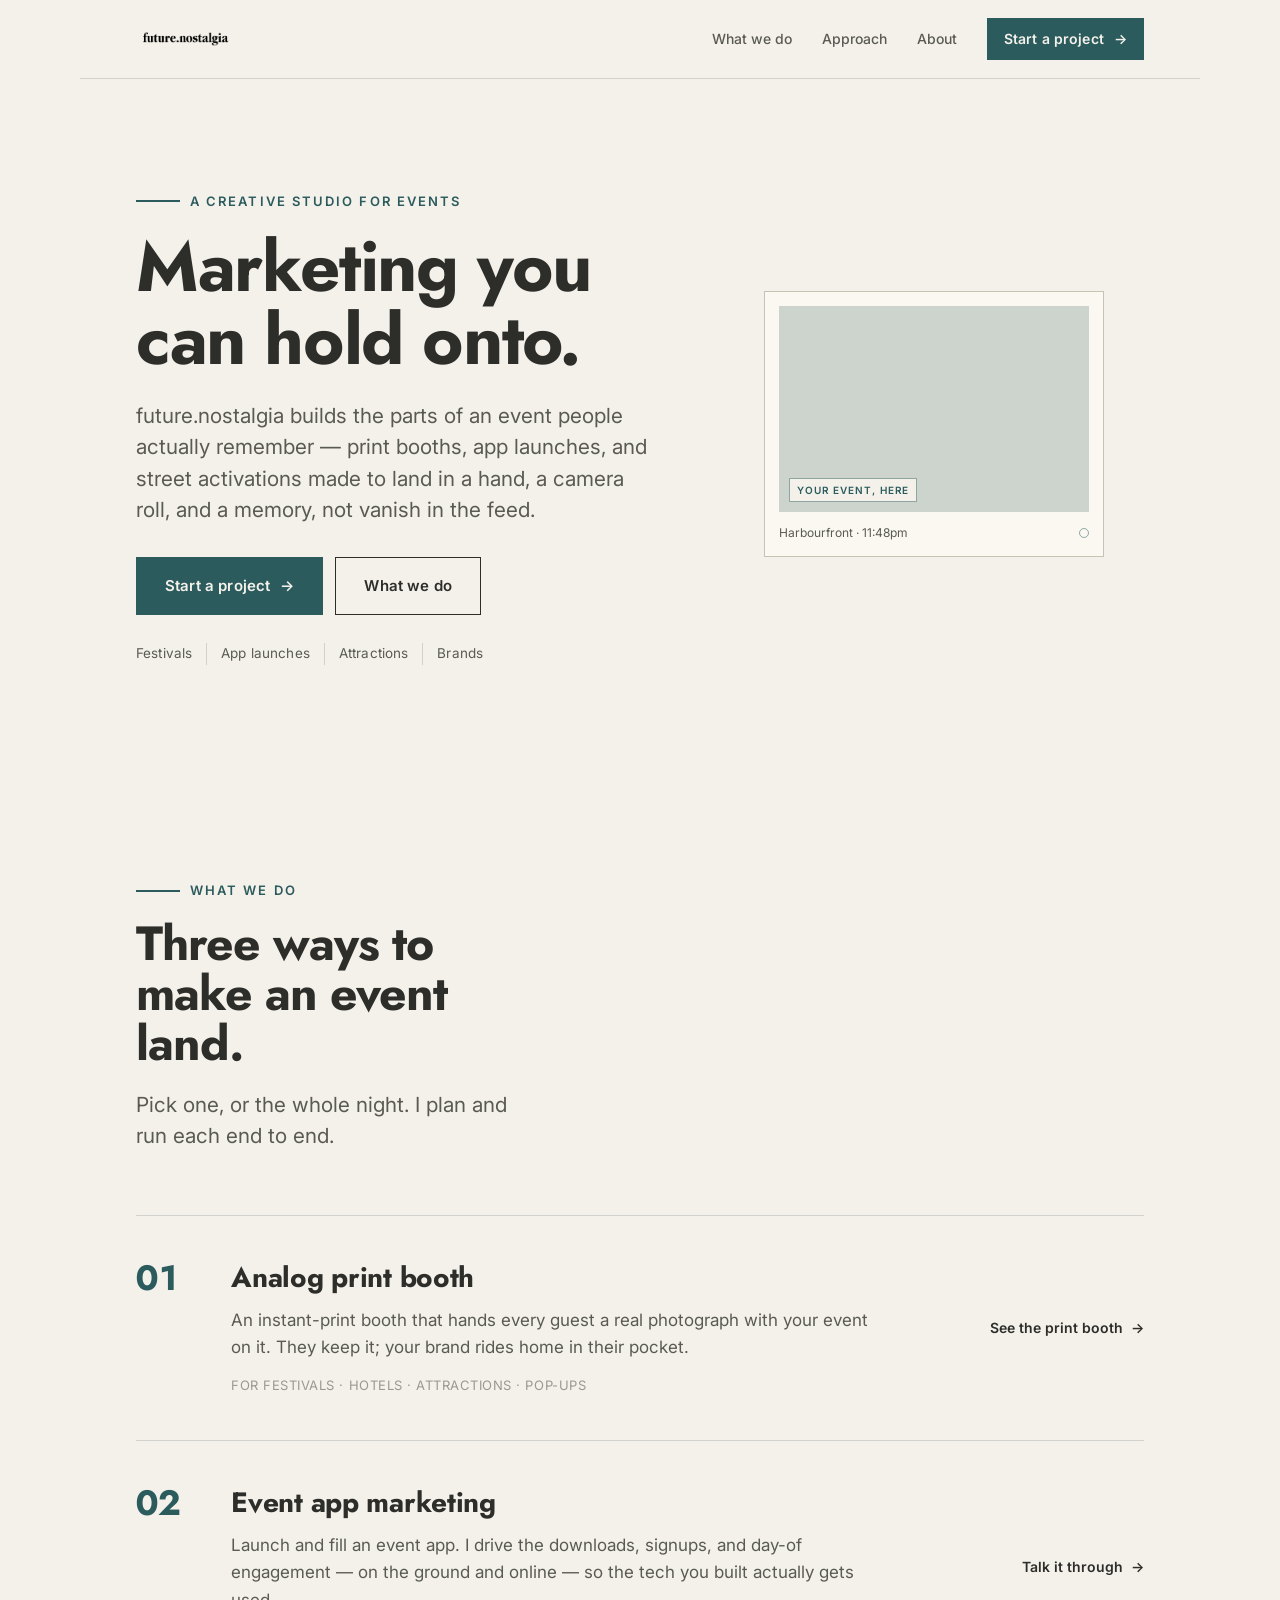
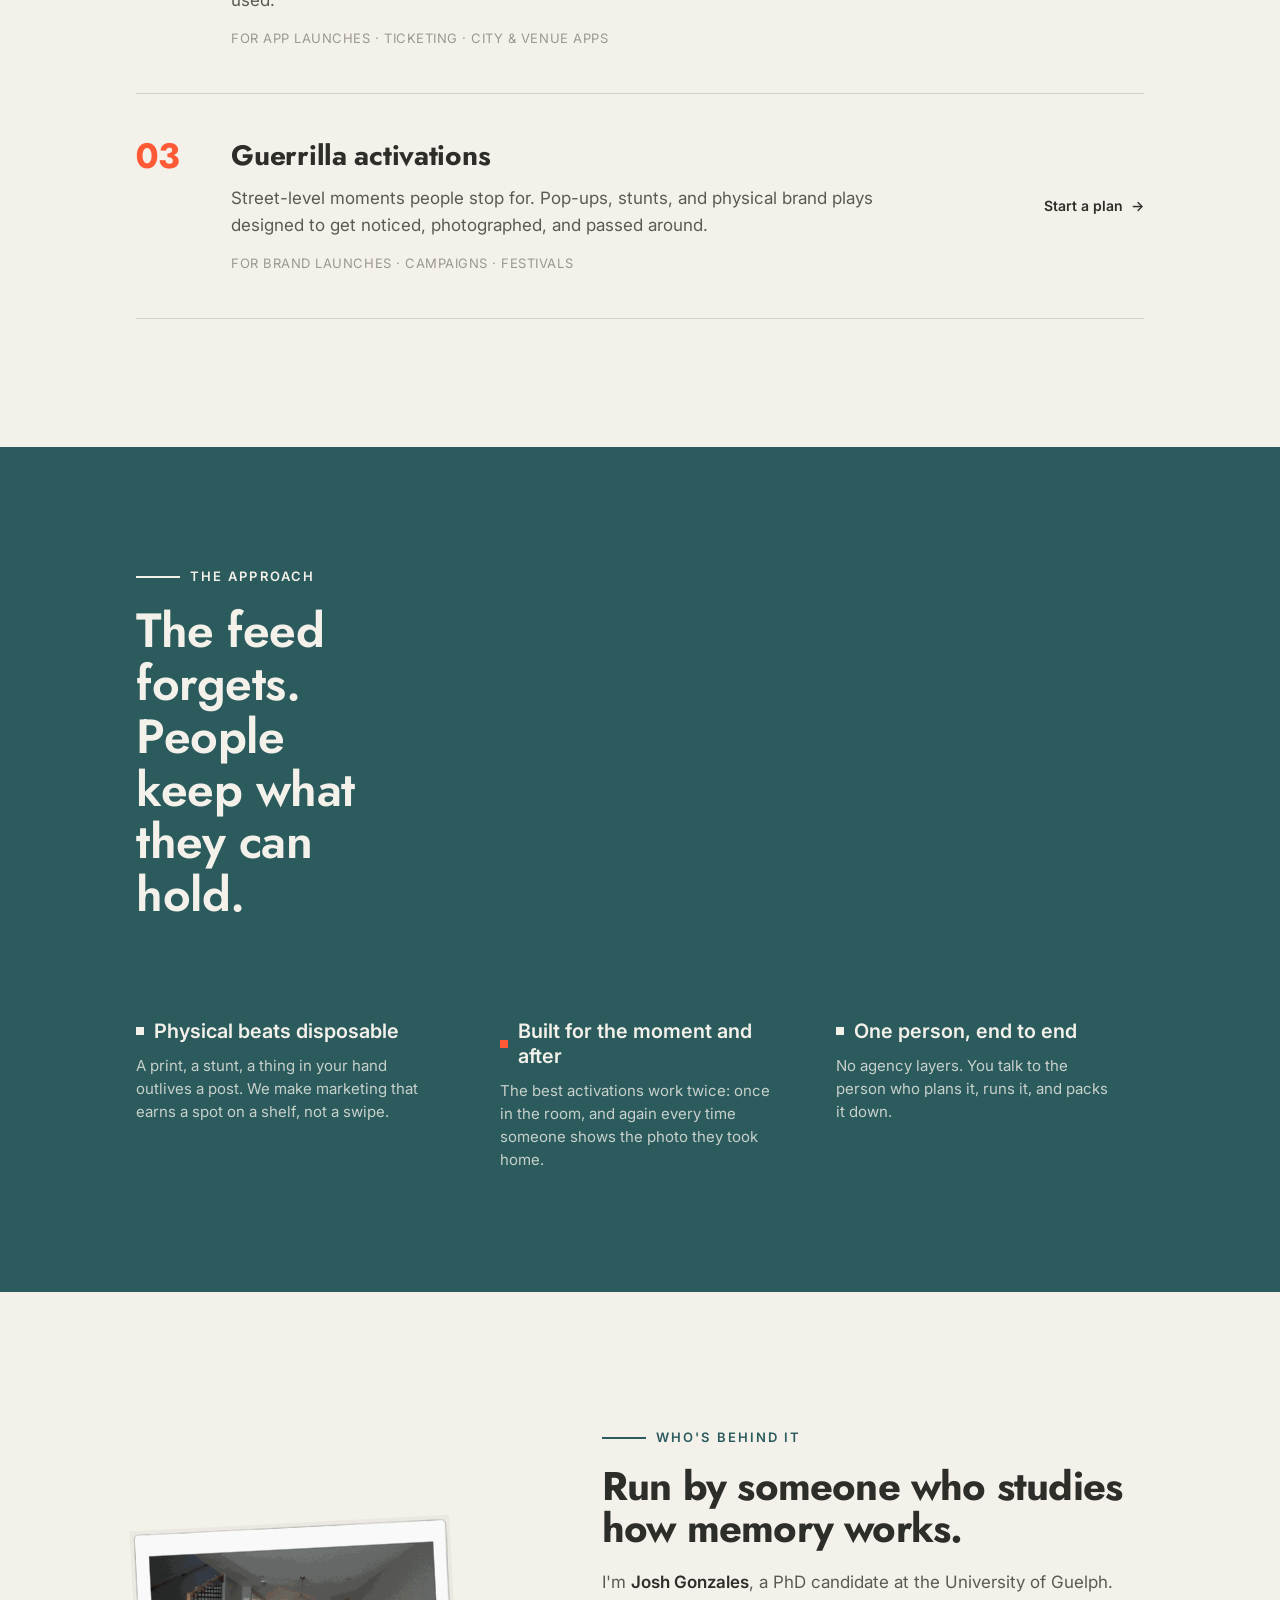
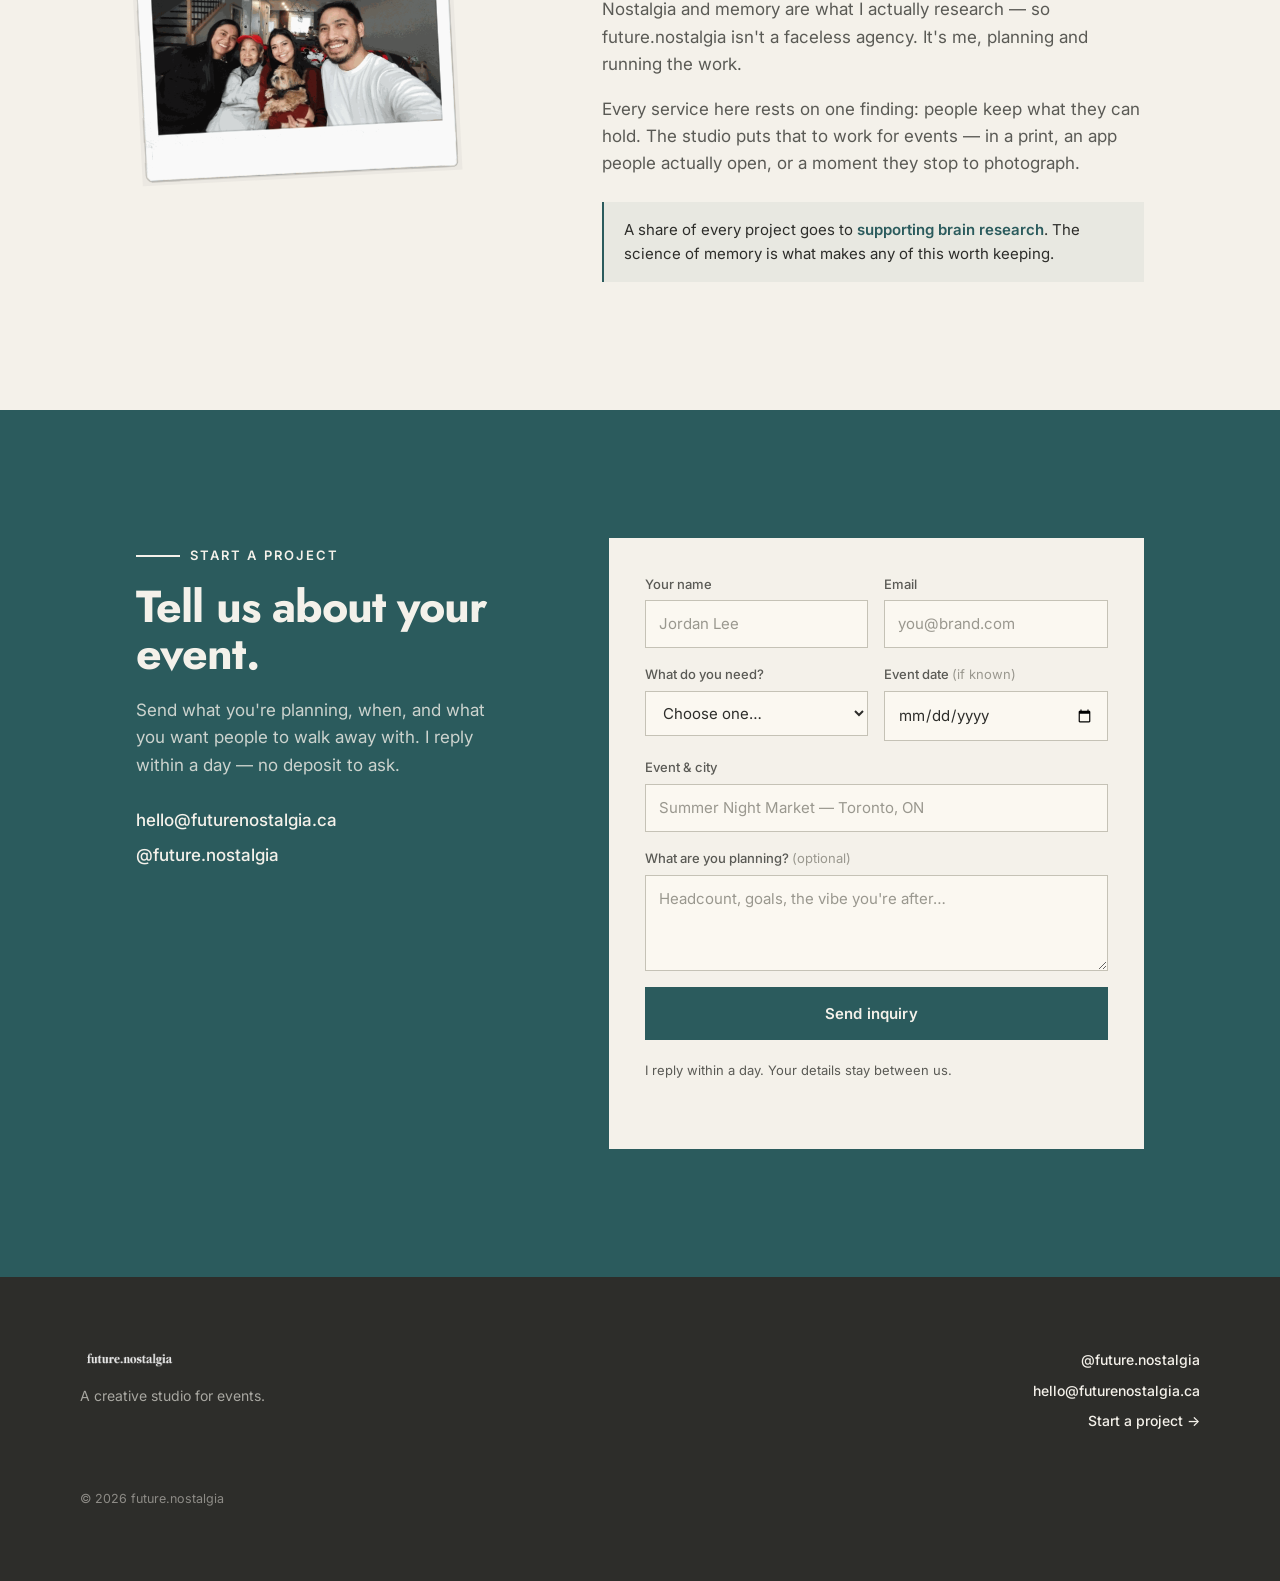
==== index.html @ 32a503db "feat: reposition site as a creative studio for events (Dieter Rams redesign) Reframe future.nostalgi" ====
<!DOCTYPE html>
<html lang="en">
<head>
  <meta charset="UTF-8" />
  <meta name="viewport" content="width=device-width, initial-scale=1" />

  <title>future.nostalgia — A Creative Studio for Events</title>
  <meta name="description" content="future.nostalgia is a creative studio for events: analog print booths, event-app launch marketing, and guerrilla activations — built to stick in people's hands and memories, not vanish in the feed." />
  <link rel="canonical" href="https://futurenostalgia.ca/" />
  <meta name="theme-color" content="#F4F1EA" />

  <!-- Open Graph / Twitter -->
  <meta property="og:type" content="website" />
  <meta property="og:url" content="https://futurenostalgia.ca/" />
  <meta property="og:title" content="future.nostalgia — A Creative Studio for Events" />
  <meta property="og:description" content="Analog print booths, event-app launch marketing, and guerrilla activations. Marketing people keep, not scroll past." />
  <meta property="og:image" content="https://futurenostalgia.ca/assets/brand/og.png" />
  <meta property="og:image:width" content="1200" />
  <meta property="og:image:height" content="630" />
  <meta name="twitter:card" content="summary_large_image" />
  <meta name="twitter:title" content="future.nostalgia — A Creative Studio for Events" />
  <meta name="twitter:description" content="Analog print booths, event-app launch marketing, and guerrilla activations. Marketing people keep, not scroll past." />
  <meta name="twitter:image" content="https://futurenostalgia.ca/assets/brand/og.png" />

  <script type="application/ld+json">
  {
    "@context": "https://schema.org",
    "@type": "Organization",
    "name": "future.nostalgia",
    "url": "https://futurenostalgia.ca/",
    "description": "A creative studio for events — analog print booths, event-app launch marketing, and guerrilla activations.",
    "founder": { "@type": "Person", "name": "Josh Gonzales" },
    "makesOffer": [
      { "@type": "Offer", "itemOffered": { "@type": "Service", "name": "Analog print booth" } },
      { "@type": "Offer", "itemOffered": { "@type": "Service", "name": "Event app marketing" } },
      { "@type": "Offer", "itemOffered": { "@type": "Service", "name": "Guerrilla activations" } }
    ]
  }
  </script>

  <link rel="icon" type="image/png" sizes="512x512" href="/assets/brand/icon-512.png" />
  <link rel="apple-touch-icon" sizes="180x180" href="/assets/brand/icon-180.png" />

  <link rel="preconnect" href="https://fonts.googleapis.com" />
  <link rel="preconnect" href="https://fonts.gstatic.com" crossorigin />
  <link href="https://fonts.googleapis.com/css2?family=Jost:wght@400;500;600;700&family=Inter:wght@400;500;600;700&display=swap" rel="stylesheet" />

  <link rel="stylesheet" href="/styles.css" />
</head>

<body>
  <a class="skip-link" href="#start">Skip to contact</a>

  <!-- ───────────────────────── NAV ───────────────────────── -->
  <header class="nav" aria-label="Primary">
    <a class="wordmark" href="#top" aria-label="future.nostalgia home">
      <img src="/assets/brand/wordmark-black.png" alt="future.nostalgia" class="wordmark__img" width="1000" height="223" />
    </a>
    <nav class="nav__links">
      <a href="#services">What we do</a>
      <a href="#approach">Approach</a>
      <a href="#about">About</a>
      <a class="btn btn--small" href="#start">Start a project <span aria-hidden="true">→</span></a>
    </nav>
  </header>

  <main id="top">
    <!-- ───────────────────────── HERO ───────────────────────── -->
    <section class="hero" id="hero">
      <div class="hero__copy reveal">
        <p class="eyebrow">A creative studio for events</p>
        <h1 class="hero__title">Marketing you can hold onto.</h1>
        <p class="hero__sub lead">
          future.nostalgia builds the parts of an event people actually remember — print booths,
          app launches, and street activations made to land in a hand, a camera roll, and a memory,
          not vanish in the feed.
        </p>
        <div class="hero__cta">
          <a class="btn btn--lg" href="#start">Start a project <span aria-hidden="true">→</span></a>
          <a class="btn btn--ghost btn--lg" href="#services">What we do</a>
        </div>
        <p class="hero__meta">
          <span>Festivals</span><span>App launches</span><span>Attractions</span><span>Brands</span>
        </p>
      </div>

      <!-- SWAP .print__photo with a real shot (see README). -->
      <div class="hero__art reveal">
        <figure class="print" data-develop>
          <div class="print__photo"><span class="print__tag">Your event, here</span></div>
          <figcaption class="print__cap"><span>Harbourfront · 11:48pm</span><span class="print__reg" aria-hidden="true"></span></figcaption>
        </figure>
      </div>
    </section>

    <!-- ───────────────────── SERVICES ───────────────────── -->
    <section class="section services" id="services">
      <header class="section__head reveal">
        <p class="eyebrow">What we do</p>
        <h2 class="section__title">Three ways to make an event land.</h2>
        <p class="lead section__lead">Pick one, or the whole night. I plan and run each end to end.</p>
      </header>

      <div class="services__list">
        <article class="service reveal">
          <span class="service__num">01</span>
          <div class="service__body">
            <h3 class="service__name">Analog print booth</h3>
            <p class="service__desc">An instant-print booth that hands every guest a real photograph with your event on it. They keep it; your brand rides home in their pocket.</p>
            <p class="service__for">For festivals · hotels · attractions · pop-ups</p>
          </div>
          <a class="service__link" href="/booth/">See the print booth <span aria-hidden="true">→</span></a>
        </article>

        <article class="service reveal">
          <span class="service__num">02</span>
          <div class="service__body">
            <h3 class="service__name">Event app marketing</h3>
            <p class="service__desc">Launch and fill an event app. I drive the downloads, signups, and day-of engagement — on the ground and online — so the tech you built actually gets used.</p>
            <p class="service__for">For app launches · ticketing · city &amp; venue apps</p>
          </div>
          <a class="service__link" href="#start">Talk it through <span aria-hidden="true">→</span></a>
        </article>

        <article class="service reveal">
          <span class="service__num service__num--ember">03</span>
          <div class="service__body">
            <h3 class="service__name">Guerrilla activations</h3>
            <p class="service__desc">Street-level moments people stop for. Pop-ups, stunts, and physical brand plays designed to get noticed, photographed, and passed around.</p>
            <p class="service__for">For brand launches · campaigns · festivals</p>
          </div>
          <a class="service__link" href="#start">Start a plan <span aria-hidden="true">→</span></a>
        </article>
      </div>
    </section>

    <!-- ───────────────────── APPROACH ───────────────────── -->
    <section class="approach" id="approach">
      <div class="section">
        <p class="eyebrow eyebrow--invert reveal">The approach</p>
        <blockquote class="pullquote reveal">
          <p>The feed forgets.<br />People keep <span class="em">what they can hold.</span></p>
        </blockquote>
        <div class="values">
          <article class="value reveal">
            <h3>Physical beats disposable</h3>
            <p>A print, a stunt, a thing in your hand outlives a post. We make marketing that earns a spot on a shelf, not a swipe.</p>
          </article>
          <article class="value value--ember reveal">
            <h3>Built for the moment and after</h3>
            <p>The best activations work twice: once in the room, and again every time someone shows the photo they took home.</p>
          </article>
          <article class="value reveal">
            <h3>One person, end to end</h3>
            <p>No agency layers. You talk to the person who plans it, runs it, and packs it down.</p>
          </article>
        </div>
      </div>
    </section>

    <!-- ───────────────────── ABOUT ───────────────────── -->
    <section class="section about" id="about">
      <figure class="about__portrait reveal">
        <img src="/assets/brand/about-family.png" alt="Josh Gonzales with his family" class="about__portrait-img" width="900" height="717" />
      </figure>
      <div class="about__copy reveal">
        <p class="eyebrow">Who's behind it</p>
        <h2 class="about__title">Run by someone who studies how memory works.</h2>
        <p class="about__body">
          I'm <strong>Josh Gonzales</strong>, a PhD candidate at the University of Guelph. Nostalgia and
          memory are what I actually research — so future.nostalgia isn't a faceless agency. It's me,
          planning and running the work.
        </p>
        <p class="about__body">
          Every service here rests on one finding: people keep what they can hold. The studio puts that
          to work for events — in a print, an app people actually open, or a moment they stop to photograph.
        </p>
        <p class="about__pledge">
          A share of every project goes to <span>supporting brain research</span>. The science of memory
          is what makes any of this worth keeping.
        </p>
      </div>
    </section>

    <!-- ───────────────────── START A PROJECT ───────────────────── -->
    <section class="book" id="start">
      <div class="section">
        <header class="book__head reveal">
          <p class="eyebrow eyebrow--invert">Start a project</p>
          <h2 class="book__title">Tell us about your event.</h2>
          <p class="book__sub">Send what you're planning, when, and what you want people to walk away with. I reply within a day — no deposit to ask.</p>
          <div class="book__contact">
            <a href="mailto:hello@futurenostalgia.ca">hello@futurenostalgia.ca</a>
            <a href="https://instagram.com/future.nostalgia" target="_blank" rel="noopener">@future.nostalgia</a>
          </div>
        </header>

        <form class="form reveal" id="booking-form" action="https://api.web3forms.com/submit" method="POST" novalidate>
          <input type="hidden" name="access_key" value="e3af1bfc-3c26-448f-8f2b-f5be32c29202" />
          <input type="hidden" name="subject" value="New project inquiry — future.nostalgia" />
          <input type="hidden" name="from_name" value="future.nostalgia website" />
          <input type="checkbox" name="botcheck" class="hp" tabindex="-1" autocomplete="off" aria-hidden="true" />

          <div class="form__row">
            <label class="field">
              <span class="field__label">Your name</span>
              <input type="text" name="name" required autocomplete="name" placeholder="Jordan Lee" />
            </label>
            <label class="field">
              <span class="field__label">Email</span>
              <input type="email" name="email" required autocomplete="email" placeholder="you@brand.com" />
            </label>
          </div>

          <div class="form__row">
            <label class="field">
              <span class="field__label">What do you need?</span>
              <select name="project_type" required>
                <option value="" disabled selected>Choose one…</option>
                <option>Analog print booth</option>
                <option>Event app marketing</option>
                <option>Guerrilla activation</option>
                <option>Not sure yet</option>
                <option>Other</option>
              </select>
            </label>
            <label class="field">
              <span class="field__label">Event date <span class="field__opt">(if known)</span></span>
              <input type="date" name="event_date" />
            </label>
          </div>

          <label class="field">
            <span class="field__label">Event &amp; city</span>
            <input type="text" name="venue" autocomplete="off" placeholder="Summer Night Market — Toronto, ON" />
          </label>

          <label class="field">
            <span class="field__label">What are you planning? <span class="field__opt">(optional)</span></span>
            <textarea name="message" rows="3" placeholder="Headcount, goals, the vibe you're after…"></textarea>
          </label>

          <button class="btn btn--lg btn--block" type="submit" id="form-submit">
            <span class="btn__label">Send inquiry</span>
            <span class="btn__spinner" aria-hidden="true"></span>
          </button>
          <p class="form__note">I reply within a day. Your details stay between us.</p>
          <p class="form__status" id="form-status" role="status" aria-live="polite"></p>
        </form>

        <div class="book__success" id="book-success" hidden>
          <div class="book__success-mark" aria-hidden="true"></div>
          <h2>Developing…</h2>
          <p>Got it. Your inquiry is in, and I'll be in touch within a day. Keep an eye on your inbox (and the spam folder, just in case).</p>
        </div>
      </div>
    </section>
  </main>

  <!-- ───────────────────────── FOOTER ───────────────────────── -->
  <footer class="footer">
    <div class="footer__inner">
      <div class="footer__brand">
        <img src="/assets/brand/wordmark-cream.png" alt="future.nostalgia" class="footer__wordmark" width="1000" height="223" />
        <p>A creative studio for events.</p>
      </div>
      <div class="footer__contact">
        <a href="https://instagram.com/future.nostalgia" target="_blank" rel="noopener">@future.nostalgia</a>
        <a href="mailto:hello@futurenostalgia.ca">hello@futurenostalgia.ca</a>
        <a href="#start">Start a project →</a>
      </div>
      <p class="footer__legal">© <span id="year">2026</span> future.nostalgia</p>
    </div>
  </footer>

  <script src="/main.js" defer></script>
</body>
</html>
---- styles.css ----
/* ════════════════════════════════════════════════════════════════════════════
   future.nostalgia — a creative studio for events
   Functionalist-Nostalgia register (Dieter Rams), ported from the venue deck /
   developer/elora: warm oatmeal paper, ONE Gorge-Teal accent, a single coral
   ember per section, 1px hairlines, 0 radius, zero elevation, Jost (display) +
   Inter (text), 8px grid. The instant-print frame is the recurring brand motif.
   ════════════════════════════════════════════════════════════════════════════ */

:root {
  /* Elora light palette */
  --canvas:#F4F1EA; --paper:#FBF8F1;
  --ink:#2D2D2A; --ink-muted:#5A5A55; --ink-faint:#9A988F;
  --hairline:#D1D1CE; --hairline-strong:#C5C2B6;
  --accent:#2B5B5D; --on-accent:#F4F1EA;
  --accent-wash:rgba(43,91,93,0.06); --accent-band:rgba(43,91,93,0.10); --accent-border-soft:rgba(43,91,93,0.5);
  --photo:#CDD4CE; --ember:#FF5A36;

  --font-display:'Jost', system-ui, sans-serif;   /* display + numerals only */
  --font-text:'Inter', system-ui, sans-serif;     /* everything else */

  /* 8px grid */
  --s-1:4px; --s-2:8px; --s-3:12px; --s-4:16px; --s-5:24px; --s-6:32px;
  --s-7:48px; --s-8:64px; --s-9:96px; --s-10:128px;

  --border:1px; --rule:2px;
  --maxw:1120px; --gutter:clamp(20px, 5vw, 56px);
  --dur:140ms; --ease:cubic-bezier(0.22, 1, 0.36, 1);
}

* { box-sizing:border-box; }
html { scroll-behavior:smooth; -webkit-text-size-adjust:100%; }
@media (prefers-reduced-motion: reduce) { html { scroll-behavior:auto; } }
body {
  margin:0; background:var(--canvas); color:var(--ink);
  font-family:var(--font-text); font-size:17px; line-height:1.6;
  -webkit-font-smoothing:antialiased; text-rendering:optimizeLegibility;
}
img { max-width:100%; display:block; }
a { color:var(--accent); text-decoration:none; }
::selection { background:var(--accent); color:var(--on-accent); }

:where(a, button, input, textarea, select, [tabindex]):focus-visible {
  outline:var(--rule) solid var(--accent); outline-offset:3px;
}
.skip-link {
  position:absolute; left:-9999px; top:8px;
  background:var(--accent); color:var(--on-accent); padding:10px 16px; z-index:100;
}
.skip-link:focus { left:8px; }

/* ── Type ─────────────────────────────────────────────────────────────────── */
.eyebrow {
  display:inline-flex; align-items:center; gap:10px; margin:0 0 18px;
  font-family:var(--font-text); font-size:13px; font-weight:600;
  letter-spacing:0.16em; text-transform:uppercase; color:var(--accent);
}
.eyebrow::before { content:''; width:44px; height:var(--rule); background:var(--accent); }
.eyebrow--ember { color:var(--ember); }
.eyebrow--ember::before { background:var(--ember); }
.eyebrow--invert { color:var(--on-accent); }
.eyebrow--invert::before { background:var(--on-accent); }

h1, h2 { font-family:var(--font-display); font-weight:700; letter-spacing:-0.02em; line-height:1.04; margin:0; color:var(--ink); }
h3 { font-family:var(--font-text); font-weight:600; line-height:1.25; margin:0; color:var(--ink); }
.lead { font-size:clamp(1.125rem, 2vw, 1.3rem); line-height:1.5; color:var(--ink-muted); margin:0; }
.em { color:var(--ember); font-style:normal; }
em { font-style:italic; }

/* ── Buttons ──────────────────────────────────────────────────────────────── */
.btn {
  display:inline-flex; align-items:center; gap:10px;
  font-family:var(--font-text); font-size:14px; font-weight:600; letter-spacing:0.01em;
  padding:13px 22px; border:var(--border) solid transparent; border-radius:0; cursor:pointer;
  background:var(--accent); color:var(--on-accent);
  transition:opacity var(--dur) var(--ease), border-color var(--dur) var(--ease), color var(--dur) var(--ease);
}
.btn:hover { opacity:0.88; }
.btn:active { opacity:0.82; }
.btn--ghost { background:transparent; color:var(--ink); border-color:var(--ink); }
.btn--ghost:hover { opacity:1; border-color:var(--accent); color:var(--accent); }
.btn--small { padding:9px 16px; }
.btn--lg { padding:16px 28px; font-size:15px; }
.btn--block { width:100%; justify-content:center; }
.btn span[aria-hidden] { transition:transform var(--dur) var(--ease); }
.btn:hover span[aria-hidden] { transform:translateX(3px); }

/* ── Layout ───────────────────────────────────────────────────────────────── */
.section { max-width:var(--maxw); margin:0 auto; padding:clamp(64px, 11vw, 128px) var(--gutter); }
.section__head { margin-bottom:clamp(40px, 6vw, 64px); max-width:36ch; }
.section__title { font-size:clamp(1.9rem, 4.4vw, 3rem); }
.section__lead { margin-top:20px; }

/* ── Nav ──────────────────────────────────────────────────────────────────── */
.nav {
  position:sticky; top:0; z-index:40;
  display:flex; align-items:center; justify-content:space-between; gap:24px;
  padding:18px var(--gutter); max-width:var(--maxw); margin:0 auto;
  background:color-mix(in srgb, var(--canvas) 88%, transparent);
  backdrop-filter:saturate(120%) blur(8px);
  border-bottom:var(--border) solid var(--hairline);
}
.wordmark { display:inline-flex; }
.wordmark__img { height:22px; width:auto; mix-blend-mode:multiply; }
.nav__links { display:flex; align-items:center; gap:clamp(16px, 2.4vw, 30px); }
.nav__links a:not(.btn) { color:var(--ink-muted); font-size:14px; font-weight:500; }
.nav__links a:not(.btn):hover { color:var(--accent); }

/* ── Hero ─────────────────────────────────────────────────────────────────── */
.hero {
  max-width:var(--maxw); margin:0 auto; padding:clamp(56px, 9vw, 104px) var(--gutter) clamp(48px, 7vw, 80px);
  display:grid; grid-template-columns:1.25fr 0.9fr; gap:clamp(32px, 5vw, 72px); align-items:center;
}
.hero__title { font-size:clamp(2.6rem, 6vw, 4.4rem); max-width:14ch; }
.hero__sub { margin:24px 0 0; max-width:46ch; }
.hero__cta { display:flex; flex-wrap:wrap; gap:12px; margin:32px 0 0; }
.hero__meta {
  margin:28px 0 0; font-size:13.5px; color:var(--ink-muted); letter-spacing:0.01em;
  display:flex; flex-wrap:wrap; gap:14px;
}
.hero__meta span + span { padding-left:14px; border-left:var(--border) solid var(--hairline); }
.hero__art { justify-self:center; }

/* ── Instant-print motif (Polaroid mat, flat) ────────────────────────────────── */
.print {
  position:relative; width:min(340px, 80vw);
  background:var(--paper); border:var(--border) solid var(--hairline-strong); padding:14px 14px 44px;
}
.print__photo {
  aspect-ratio:3 / 2; width:100%; background:var(--photo);
  /* SWAP: real shot → background:url('/assets/...') center/cover; */
  display:flex; align-items:flex-end; padding:10px;
}
.print__tag {
  font-size:10px; font-weight:600; letter-spacing:0.09em; text-transform:uppercase;
  color:var(--accent); background:var(--canvas); padding:3px 7px; border:var(--border) solid var(--accent-border-soft);
}
.print__cap {
  position:absolute; left:14px; right:14px; bottom:14px;
  display:flex; align-items:center; justify-content:space-between;
  font-size:12px; color:var(--ink-muted);
}
.print__reg { width:10px; height:10px; border:1.5px solid var(--accent-border-soft); border-radius:999px; }
/* hero develop-in */
.print[data-develop] { opacity:0; transform:translateY(12px); transition:opacity 600ms var(--ease), transform 600ms var(--ease); }
.print.is-developed { opacity:1; transform:none; }

/* ── Services ─────────────────────────────────────────────────────────────── */
.services__list { border-top:var(--border) solid var(--hairline); }
.service {
  display:grid; grid-template-columns:auto 1fr auto; gap:clamp(20px, 4vw, 56px); align-items:start;
  padding:clamp(28px, 4vw, 44px) 0; border-bottom:var(--border) solid var(--hairline);
}
.service__num { font-family:var(--font-display); font-weight:700; font-size:clamp(1.6rem, 3vw, 2.2rem); color:var(--accent); font-variant-numeric:tabular-nums; line-height:1; }
.service__num--ember { color:var(--ember); }
.service__body { max-width:60ch; }
.service__name { font-size:clamp(1.35rem, 2.4vw, 1.75rem); font-family:var(--font-display); font-weight:700; letter-spacing:-0.01em; }
.service__desc { margin:12px 0 0; color:var(--ink-muted); }
.service__for { margin:14px 0 0; font-size:13px; color:var(--ink-faint); letter-spacing:0.04em; text-transform:uppercase; }
.service__link { align-self:center; display:inline-flex; align-items:center; gap:8px; font-size:14px; font-weight:600; color:var(--ink); white-space:nowrap; }
.service__link:hover { color:var(--accent); }
.service__link span { transition:transform var(--dur) var(--ease); }
.service__link:hover span { transform:translateX(3px); }

/* ── Approach ─────────────────────────────────────────────────────────────── */
.approach { background:var(--accent); color:var(--on-accent); }
.approach .section { padding-block:clamp(64px, 9vw, 112px); }
.pullquote { margin:0 0 clamp(40px, 6vw, 64px); max-width:24ch; }
.pullquote p { font-family:var(--font-display); font-weight:600; font-size:clamp(1.8rem, 4.2vw, 3rem); line-height:1.1; letter-spacing:-0.01em; margin:0; color:var(--on-accent); }
.pullquote .em { color:var(--canvas); }
.values { display:grid; grid-template-columns:repeat(3, 1fr); gap:0; border-top:var(--border) solid var(--accent-border-soft); }
.value { padding:32px 28px 8px 0; border-right:var(--border) solid var(--accent-border-soft); }
.value:last-child { border-right:0; }
.value:not(:first-child) { padding-left:28px; }
.value h3 { color:var(--on-accent); display:flex; align-items:center; gap:10px; }
.value h3::before { content:''; width:8px; height:8px; background:var(--on-accent); flex-shrink:0; }
.value--ember h3::before { background:var(--ember); }
.value p { margin:10px 0 0; color:color-mix(in srgb, var(--on-accent) 78%, var(--accent)); font-size:15px; line-height:1.55; }

/* ── About ────────────────────────────────────────────────────────────────── */
.about { display:grid; grid-template-columns:0.8fr 1.1fr; gap:clamp(32px, 6vw, 72px); align-items:center; }
.about__portrait { margin:0; }
.about__portrait-img { width:min(320px, 100%); height:auto; transform:rotate(-3deg); }
.about__title { font-size:clamp(1.7rem, 3.4vw, 2.5rem); margin:0 0 20px; }
.about__body { margin:0 0 18px; color:var(--ink-muted); max-width:56ch; }
.about__body strong { color:var(--ink); font-weight:600; }
.about__pledge { margin:24px 0 0; padding:16px 20px; background:var(--accent-wash); border-left:var(--rule) solid var(--accent); font-size:15px; color:var(--ink); }
.about__pledge span { color:var(--accent); font-weight:600; }

/* ── Contact / form ───────────────────────────────────────────────────────── */
.book { background:var(--accent); color:var(--on-accent); }
.book .section { display:grid; grid-template-columns:0.85fr 1.15fr; gap:clamp(36px, 6vw, 80px); align-items:start; }
.book__head { max-width:34ch; }
.book__title { color:var(--on-accent); font-size:clamp(1.9rem, 4vw, 2.8rem); }
.book__sub { margin:20px 0 0; color:color-mix(in srgb, var(--on-accent) 80%, var(--accent)); }
.book__contact { margin:28px 0 0; display:flex; flex-direction:column; gap:8px; }
.book__contact a { color:var(--on-accent); font-weight:500; }
.book__contact a:hover { opacity:0.8; }

.form { display:flex; flex-direction:column; gap:16px; background:var(--canvas); color:var(--ink); padding:clamp(24px, 3vw, 36px); }
.form__row { display:grid; grid-template-columns:1fr 1fr; gap:16px; }
.field { display:flex; flex-direction:column; gap:6px; }
.field__label { font-size:13px; font-weight:500; color:var(--ink-muted); }
.field__opt { color:var(--ink-faint); font-weight:400; }
.field input, .field select, .field textarea {
  font:inherit; font-size:15px; color:var(--ink); background:var(--paper);
  border:var(--border) solid var(--hairline-strong); border-radius:0; padding:11px 13px; width:100%;
}
.field textarea { resize:vertical; min-height:84px; }
.field input:focus, .field select:focus, .field textarea:focus { outline:none; border-color:var(--accent); }
.field input::placeholder, .field textarea::placeholder { color:var(--ink-faint); }
.hp { position:absolute; left:-9999px; }
.form__note { margin:4px 0 0; font-size:13px; color:var(--ink-muted); }
.form__status { margin:0; font-size:14px; color:var(--accent); min-height:1.2em; }
.form__status.is-error { color:var(--ember); }
.btn.is-loading { opacity:0.7; pointer-events:none; }

.book__success { background:var(--canvas); color:var(--ink); padding:clamp(28px, 4vw, 44px); border:var(--border) solid var(--hairline-strong); }
.book__success h2 { font-family:var(--font-display); font-size:1.8rem; margin:0 0 12px; }
.book__success p { margin:0; color:var(--ink-muted); }
.book__success-mark { width:36px; height:36px; border:var(--rule) solid var(--accent); border-radius:999px; margin-bottom:18px; position:relative; }
.book__success-mark::after { content:''; position:absolute; inset:0; margin:auto; width:14px; height:7px; border-left:var(--rule) solid var(--accent); border-bottom:var(--rule) solid var(--accent); transform:rotate(-45deg) translate(1px,-2px); }

/* ── Footer ───────────────────────────────────────────────────────────────── */
.footer {
  background:var(--ink); color:var(--canvas);
  padding:clamp(48px, 6vw, 72px) var(--gutter);
}
.footer__inner {
  max-width:var(--maxw); margin:0 auto;
  display:grid; grid-template-columns:1fr auto; gap:32px; align-items:start;
}
.footer__wordmark { height:22px; width:auto; opacity:0.92; margin-bottom:14px; }
.footer__brand p { margin:0; color:color-mix(in srgb, var(--canvas) 62%, var(--ink)); font-size:14px; }
.footer__contact { display:flex; flex-direction:column; gap:8px; text-align:right; }
.footer__contact a { color:var(--canvas); font-size:14px; font-weight:500; }
.footer__contact a:hover { color:var(--ember); }
.footer__legal { grid-column:1 / -1; margin:24px 0 0; font-size:12.5px; color:color-mix(in srgb, var(--canvas) 48%, var(--ink)); }

/* ── Booth page extras (steps + chips) ───────────────────────────────────────── */
.service--plain { grid-template-columns:auto 1fr; }
.chips { display:flex; flex-wrap:wrap; gap:10px; margin-top:8px; }
.chip {
  border:var(--border) solid var(--hairline-strong); border-radius:0;
  padding:9px 15px; font-size:14px; color:var(--ink-muted);
  display:inline-flex; align-items:center; gap:8px;
}
.chip__ix { font-family:var(--font-display); font-weight:700; font-size:12px; color:var(--accent); font-variant-numeric:tabular-nums; }
.backlink { display:inline-flex; align-items:center; gap:8px; font-size:14px; color:var(--ink-muted); }
.backlink:hover { color:var(--accent); }

/* ── Reveal ───────────────────────────────────────────────────────────────── */
.reveal { opacity:0; transform:translateY(16px); transition:opacity 560ms var(--ease), transform 560ms var(--ease); }
.reveal.is-in { opacity:1; transform:none; }
@media (prefers-reduced-motion: reduce) {
  .reveal, .print[data-develop] { opacity:1 !important; transform:none !important; transition:none !important; }
  .btn span[aria-hidden], .service__link span { transition:none; }
}

/* ── Responsive ───────────────────────────────────────────────────────────── */
@media (max-width: 900px) {
  .hero { grid-template-columns:1fr; }
  .hero__art { justify-self:start; margin-top:8px; }
  .about, .book .section { grid-template-columns:1fr; }
  .about__portrait { order:2; }
  .values { grid-template-columns:1fr; }
  .value { border-right:0; border-bottom:var(--border) solid var(--accent-border-soft); padding:24px 0; }
  .value:not(:first-child) { padding-left:0; }
  .footer__inner { grid-template-columns:1fr; }
  .footer__contact { text-align:left; }
}
@media (max-width: 620px) {
  .nav__links a:not(.btn) { display:none; }
  .service { grid-template-columns:auto 1fr; }
  .service__link { grid-column:2; align-self:start; margin-top:4px; }
  .form__row { grid-template-columns:1fr; }
  .hero__meta { flex-direction:column; gap:6px; }
  .hero__meta span + span { padding-left:0; border-left:0; }
}
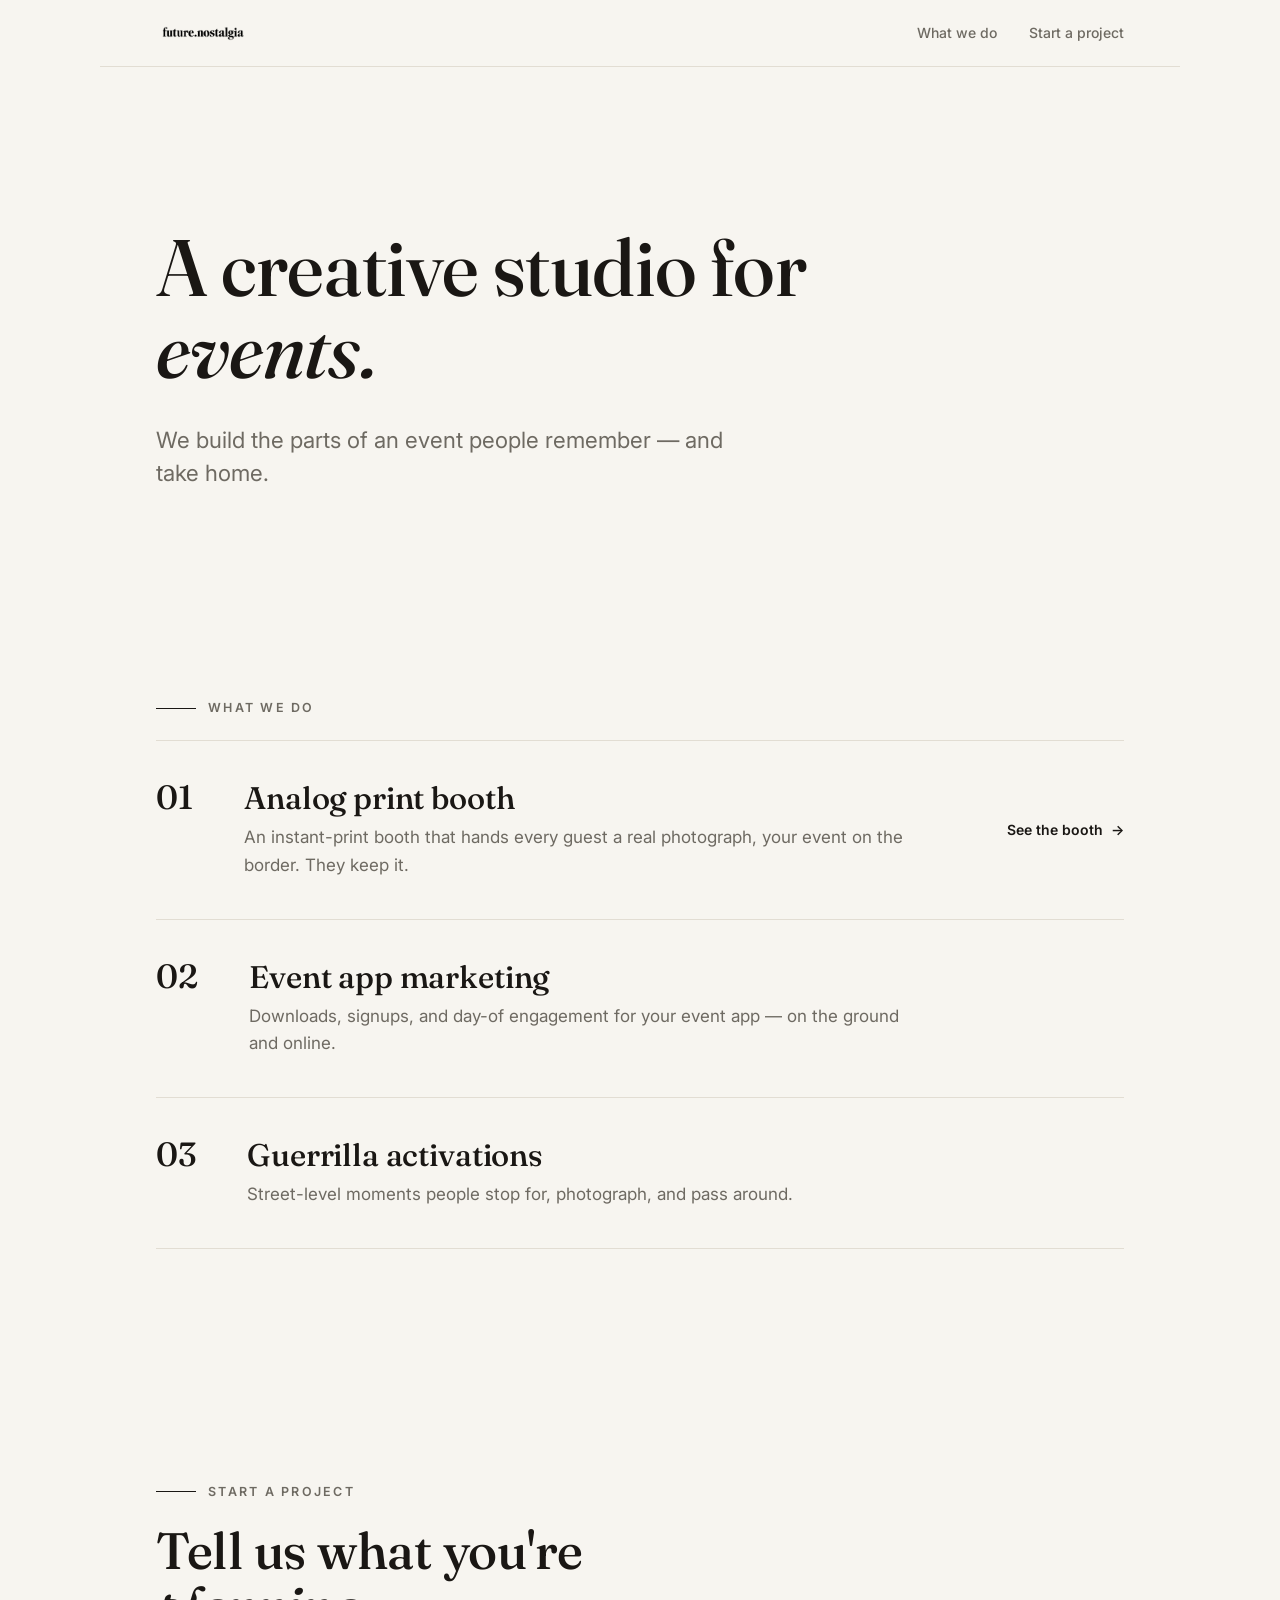
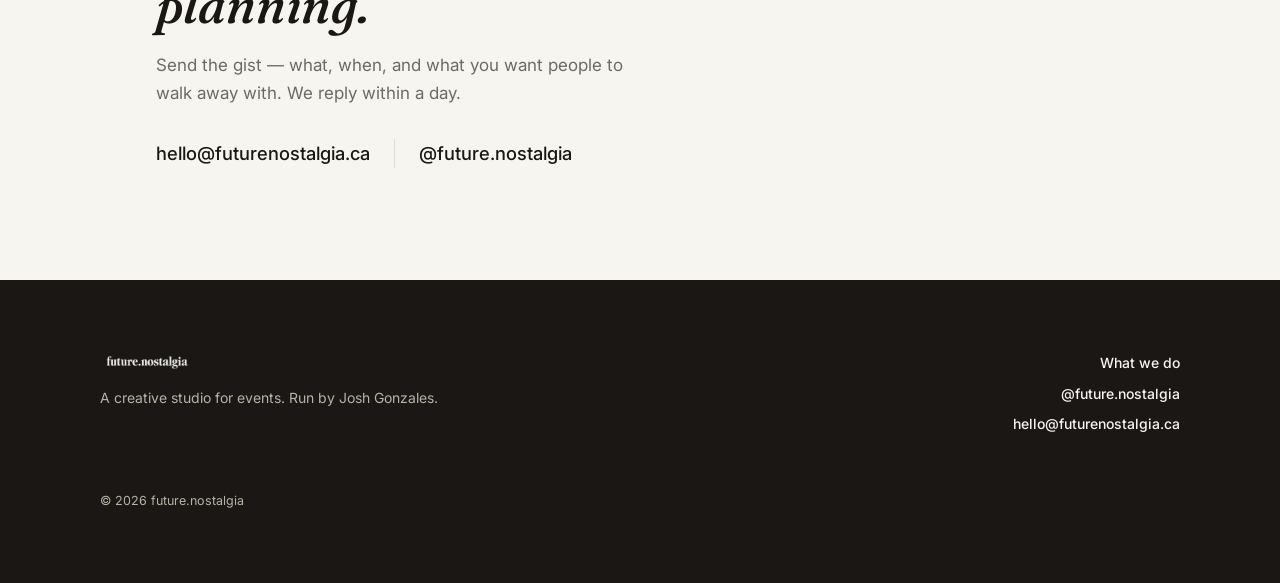
==== commit a15787b7: "feat: monochrome serif redesign — simplify home, align with the wordmark Drop the teal/Jost system f" ====
--- a/index.html
+++ b/index.html
@@ -5,21 +5,20 @@
   <meta name="viewport" content="width=device-width, initial-scale=1" />
 
   <title>future.nostalgia — A Creative Studio for Events</title>
-  <meta name="description" content="future.nostalgia is a creative studio for events: analog print booths, event-app launch marketing, and guerrilla activations — built to stick in people's hands and memories, not vanish in the feed." />
+  <meta name="description" content="future.nostalgia is a creative studio for events. We build the parts of an event people remember — analog print booths, event-app marketing, and guerrilla activations." />
   <link rel="canonical" href="https://futurenostalgia.ca/" />
-  <meta name="theme-color" content="#F4F1EA" />
+  <meta name="theme-color" content="#F7F5F0" />
 
-  <!-- Open Graph / Twitter -->
   <meta property="og:type" content="website" />
   <meta property="og:url" content="https://futurenostalgia.ca/" />
   <meta property="og:title" content="future.nostalgia — A Creative Studio for Events" />
-  <meta property="og:description" content="Analog print booths, event-app launch marketing, and guerrilla activations. Marketing people keep, not scroll past." />
+  <meta property="og:description" content="We build the parts of an event people remember — print booths, event-app marketing, and guerrilla activations." />
   <meta property="og:image" content="https://futurenostalgia.ca/assets/brand/og.png" />
   <meta property="og:image:width" content="1200" />
   <meta property="og:image:height" content="630" />
   <meta name="twitter:card" content="summary_large_image" />
   <meta name="twitter:title" content="future.nostalgia — A Creative Studio for Events" />
-  <meta name="twitter:description" content="Analog print booths, event-app launch marketing, and guerrilla activations. Marketing people keep, not scroll past." />
+  <meta name="twitter:description" content="We build the parts of an event people remember — print booths, event-app marketing, and guerrilla activations." />
   <meta name="twitter:image" content="https://futurenostalgia.ca/assets/brand/og.png" />
 
   <script type="application/ld+json">
@@ -28,7 +27,7 @@
     "@type": "Organization",
     "name": "future.nostalgia",
     "url": "https://futurenostalgia.ca/",
-    "description": "A creative studio for events — analog print booths, event-app launch marketing, and guerrilla activations.",
+    "description": "A creative studio for events — analog print booths, event-app marketing, and guerrilla activations.",
     "founder": { "@type": "Person", "name": "Josh Gonzales" },
     "makesOffer": [
       { "@type": "Offer", "itemOffered": { "@type": "Service", "name": "Analog print booth" } },
@@ -43,13 +42,13 @@
 
   <link rel="preconnect" href="https://fonts.googleapis.com" />
   <link rel="preconnect" href="https://fonts.gstatic.com" crossorigin />
-  <link href="https://fonts.googleapis.com/css2?family=Jost:wght@400;500;600;700&family=Inter:wght@400;500;600;700&display=swap" rel="stylesheet" />
+  <link href="https://fonts.googleapis.com/css2?family=Fraunces:ital,opsz,wght@0,9..144,400..600;1,9..144,400..500&family=Inter:wght@400;500;600&display=swap" rel="stylesheet" />
 
   <link rel="stylesheet" href="/styles.css" />
 </head>
 
 <body>
-  <a class="skip-link" href="#start">Skip to contact</a>
+  <a class="skip-link" href="#contact">Skip to contact</a>
 
   <!-- ───────────────────────── NAV ───────────────────────── -->
   <header class="nav" aria-label="Primary">
@@ -57,202 +56,57 @@
       <img src="/assets/brand/wordmark-black.png" alt="future.nostalgia" class="wordmark__img" width="1000" height="223" />
     </a>
     <nav class="nav__links">
-      <a href="#services">What we do</a>
-      <a href="#approach">Approach</a>
-      <a href="#about">About</a>
-      <a class="btn btn--small" href="#start">Start a project <span aria-hidden="true">→</span></a>
+      <a href="#work">What we do</a>
+      <a href="#contact">Start a project</a>
     </nav>
   </header>
 
   <main id="top">
-    <!-- ───────────────────────── HERO ───────────────────────── -->
-    <section class="hero" id="hero">
-      <div class="hero__copy reveal">
-        <p class="eyebrow">A creative studio for events</p>
-        <h1 class="hero__title">Marketing you can hold onto.</h1>
-        <p class="hero__sub lead">
-          future.nostalgia builds the parts of an event people actually remember — print booths,
-          app launches, and street activations made to land in a hand, a camera roll, and a memory,
-          not vanish in the feed.
-        </p>
-        <div class="hero__cta">
-          <a class="btn btn--lg" href="#start">Start a project <span aria-hidden="true">→</span></a>
-          <a class="btn btn--ghost btn--lg" href="#services">What we do</a>
-        </div>
-        <p class="hero__meta">
-          <span>Festivals</span><span>App launches</span><span>Attractions</span><span>Brands</span>
-        </p>
-      </div>
-
-      <!-- SWAP .print__photo with a real shot (see README). -->
-      <div class="hero__art reveal">
-        <figure class="print" data-develop>
-          <div class="print__photo"><span class="print__tag">Your event, here</span></div>
-          <figcaption class="print__cap"><span>Harbourfront · 11:48pm</span><span class="print__reg" aria-hidden="true"></span></figcaption>
-        </figure>
-      </div>
+    <!-- ───────────────────────── INTRO ───────────────────────── -->
+    <section class="intro">
+      <h1 class="intro__title reveal">A creative studio for <em class="em">events.</em></h1>
+      <p class="intro__lead lead reveal">We build the parts of an event people remember — and take home.</p>
     </section>
 
-    <!-- ───────────────────── SERVICES ───────────────────── -->
-    <section class="section services" id="services">
-      <header class="section__head reveal">
-        <p class="eyebrow">What we do</p>
-        <h2 class="section__title">Three ways to make an event land.</h2>
-        <p class="lead section__lead">Pick one, or the whole night. I plan and run each end to end.</p>
-      </header>
-
+    <!-- ───────────────────────── WHAT WE DO ───────────────────────── -->
+    <section class="section" id="work">
+      <p class="eyebrow reveal">What we do</p>
       <div class="services__list">
         <article class="service reveal">
           <span class="service__num">01</span>
           <div class="service__body">
-            <h3 class="service__name">Analog print booth</h3>
-            <p class="service__desc">An instant-print booth that hands every guest a real photograph with your event on it. They keep it; your brand rides home in their pocket.</p>
-            <p class="service__for">For festivals · hotels · attractions · pop-ups</p>
+            <h2 class="service__name">Analog print booth</h2>
+            <p class="service__desc">An instant-print booth that hands every guest a real photograph, your event on the border. They keep it.</p>
           </div>
-          <a class="service__link" href="/booth/">See the print booth <span aria-hidden="true">→</span></a>
+          <a class="service__link" href="/booth/">See the booth <span aria-hidden="true">→</span></a>
         </article>
 
-        <article class="service reveal">
+        <article class="service service--plain reveal">
           <span class="service__num">02</span>
           <div class="service__body">
-            <h3 class="service__name">Event app marketing</h3>
-            <p class="service__desc">Launch and fill an event app. I drive the downloads, signups, and day-of engagement — on the ground and online — so the tech you built actually gets used.</p>
-            <p class="service__for">For app launches · ticketing · city &amp; venue apps</p>
+            <h2 class="service__name">Event app marketing</h2>
+            <p class="service__desc">Downloads, signups, and day-of engagement for your event app — on the ground and online.</p>
           </div>
-          <a class="service__link" href="#start">Talk it through <span aria-hidden="true">→</span></a>
         </article>
 
-        <article class="service reveal">
-          <span class="service__num service__num--ember">03</span>
+        <article class="service service--plain reveal">
+          <span class="service__num">03</span>
           <div class="service__body">
-            <h3 class="service__name">Guerrilla activations</h3>
-            <p class="service__desc">Street-level moments people stop for. Pop-ups, stunts, and physical brand plays designed to get noticed, photographed, and passed around.</p>
-            <p class="service__for">For brand launches · campaigns · festivals</p>
+            <h2 class="service__name">Guerrilla activations</h2>
+            <p class="service__desc">Street-level moments people stop for, photograph, and pass around.</p>
           </div>
-          <a class="service__link" href="#start">Start a plan <span aria-hidden="true">→</span></a>
         </article>
       </div>
     </section>
 
-    <!-- ───────────────────── APPROACH ───────────────────── -->
-    <section class="approach" id="approach">
-      <div class="section">
-        <p class="eyebrow eyebrow--invert reveal">The approach</p>
-        <blockquote class="pullquote reveal">
-          <p>The feed forgets.<br />People keep <span class="em">what they can hold.</span></p>
-        </blockquote>
-        <div class="values">
-          <article class="value reveal">
-            <h3>Physical beats disposable</h3>
-            <p>A print, a stunt, a thing in your hand outlives a post. We make marketing that earns a spot on a shelf, not a swipe.</p>
-          </article>
-          <article class="value value--ember reveal">
-            <h3>Built for the moment and after</h3>
-            <p>The best activations work twice: once in the room, and again every time someone shows the photo they took home.</p>
-          </article>
-          <article class="value reveal">
-            <h3>One person, end to end</h3>
-            <p>No agency layers. You talk to the person who plans it, runs it, and packs it down.</p>
-          </article>
-        </div>
-      </div>
-    </section>
-
-    <!-- ───────────────────── ABOUT ───────────────────── -->
-    <section class="section about" id="about">
-      <figure class="about__portrait reveal">
-        <img src="/assets/brand/about-family.png" alt="Josh Gonzales with his family" class="about__portrait-img" width="900" height="717" />
-      </figure>
-      <div class="about__copy reveal">
-        <p class="eyebrow">Who's behind it</p>
-        <h2 class="about__title">Run by someone who studies how memory works.</h2>
-        <p class="about__body">
-          I'm <strong>Josh Gonzales</strong>, a PhD candidate at the University of Guelph. Nostalgia and
-          memory are what I actually research — so future.nostalgia isn't a faceless agency. It's me,
-          planning and running the work.
-        </p>
-        <p class="about__body">
-          Every service here rests on one finding: people keep what they can hold. The studio puts that
-          to work for events — in a print, an app people actually open, or a moment they stop to photograph.
-        </p>
-        <p class="about__pledge">
-          A share of every project goes to <span>supporting brain research</span>. The science of memory
-          is what makes any of this worth keeping.
-        </p>
-      </div>
-    </section>
-
-    <!-- ───────────────────── START A PROJECT ───────────────────── -->
-    <section class="book" id="start">
-      <div class="section">
-        <header class="book__head reveal">
-          <p class="eyebrow eyebrow--invert">Start a project</p>
-          <h2 class="book__title">Tell us about your event.</h2>
-          <p class="book__sub">Send what you're planning, when, and what you want people to walk away with. I reply within a day — no deposit to ask.</p>
-          <div class="book__contact">
-            <a href="mailto:hello@futurenostalgia.ca">hello@futurenostalgia.ca</a>
-            <a href="https://instagram.com/future.nostalgia" target="_blank" rel="noopener">@future.nostalgia</a>
-          </div>
-        </header>
-
-        <form class="form reveal" id="booking-form" action="https://api.web3forms.com/submit" method="POST" novalidate>
-          <input type="hidden" name="access_key" value="e3af1bfc-3c26-448f-8f2b-f5be32c29202" />
-          <input type="hidden" name="subject" value="New project inquiry — future.nostalgia" />
-          <input type="hidden" name="from_name" value="future.nostalgia website" />
-          <input type="checkbox" name="botcheck" class="hp" tabindex="-1" autocomplete="off" aria-hidden="true" />
-
-          <div class="form__row">
-            <label class="field">
-              <span class="field__label">Your name</span>
-              <input type="text" name="name" required autocomplete="name" placeholder="Jordan Lee" />
-            </label>
-            <label class="field">
-              <span class="field__label">Email</span>
-              <input type="email" name="email" required autocomplete="email" placeholder="you@brand.com" />
-            </label>
-          </div>
-
-          <div class="form__row">
-            <label class="field">
-              <span class="field__label">What do you need?</span>
-              <select name="project_type" required>
-                <option value="" disabled selected>Choose one…</option>
-                <option>Analog print booth</option>
-                <option>Event app marketing</option>
-                <option>Guerrilla activation</option>
-                <option>Not sure yet</option>
-                <option>Other</option>
-              </select>
-            </label>
-            <label class="field">
-              <span class="field__label">Event date <span class="field__opt">(if known)</span></span>
-              <input type="date" name="event_date" />
-            </label>
-          </div>
-
-          <label class="field">
-            <span class="field__label">Event &amp; city</span>
-            <input type="text" name="venue" autocomplete="off" placeholder="Summer Night Market — Toronto, ON" />
-          </label>
-
-          <label class="field">
-            <span class="field__label">What are you planning? <span class="field__opt">(optional)</span></span>
-            <textarea name="message" rows="3" placeholder="Headcount, goals, the vibe you're after…"></textarea>
-          </label>
-
-          <button class="btn btn--lg btn--block" type="submit" id="form-submit">
-            <span class="btn__label">Send inquiry</span>
-            <span class="btn__spinner" aria-hidden="true"></span>
-          </button>
-          <p class="form__note">I reply within a day. Your details stay between us.</p>
-          <p class="form__status" id="form-status" role="status" aria-live="polite"></p>
-        </form>
-
-        <div class="book__success" id="book-success" hidden>
-          <div class="book__success-mark" aria-hidden="true"></div>
-          <h2>Developing…</h2>
-          <p>Got it. Your inquiry is in, and I'll be in touch within a day. Keep an eye on your inbox (and the spam folder, just in case).</p>
-        </div>
+    <!-- ───────────────────────── CONTACT ───────────────────────── -->
+    <section class="section" id="contact">
+      <p class="eyebrow reveal">Start a project</p>
+      <h2 class="contact__title reveal">Tell us what you're <em class="em">planning.</em></h2>
+      <p class="contact__sub reveal">Send the gist — what, when, and what you want people to walk away with. We reply within a day.</p>
+      <div class="contact__links reveal">
+        <a href="mailto:hello@futurenostalgia.ca">hello@futurenostalgia.ca</a>
+        <a href="https://instagram.com/future.nostalgia" target="_blank" rel="noopener">@future.nostalgia</a>
       </div>
     </section>
   </main>
@@ -262,12 +116,12 @@
     <div class="footer__inner">
       <div class="footer__brand">
         <img src="/assets/brand/wordmark-cream.png" alt="future.nostalgia" class="footer__wordmark" width="1000" height="223" />
-        <p>A creative studio for events.</p>
+        <p>A creative studio for events. Run by <a href="/booth/">Josh Gonzales</a>.</p>
       </div>
       <div class="footer__contact">
+        <a href="#work">What we do</a>
         <a href="https://instagram.com/future.nostalgia" target="_blank" rel="noopener">@future.nostalgia</a>
         <a href="mailto:hello@futurenostalgia.ca">hello@futurenostalgia.ca</a>
-        <a href="#start">Start a project →</a>
       </div>
       <p class="footer__legal">© <span id="year">2026</span> future.nostalgia</p>
     </div>
--- a/styles.css
+++ b/styles.css
@@ -1,29 +1,28 @@
 /* ════════════════════════════════════════════════════════════════════════════
    future.nostalgia — a creative studio for events
-   Functionalist-Nostalgia register (Dieter Rams), ported from the venue deck /
-   developer/elora: warm oatmeal paper, ONE Gorge-Teal accent, a single coral
-   ember per section, 1px hairlines, 0 radius, zero elevation, Jost (display) +
-   Inter (text), 8px grid. The instant-print frame is the recurring brand motif.
+   Monochrome editorial register, Dieter Rams inspired: warm off-white paper,
+   near-black ink, no colour accent — emphasis is carried by Fraunces italic, not
+   hue. Fraunces (serif, echoes the wordmark) for display, Inter for text. 1px
+   hairlines, 0 radius, zero elevation, generous whitespace, 8px grid.
    ════════════════════════════════════════════════════════════════════════════ */
 
 :root {
-  /* Elora light palette */
-  --canvas:#F4F1EA; --paper:#FBF8F1;
-  --ink:#2D2D2A; --ink-muted:#5A5A55; --ink-faint:#9A988F;
-  --hairline:#D1D1CE; --hairline-strong:#C5C2B6;
-  --accent:#2B5B5D; --on-accent:#F4F1EA;
-  --accent-wash:rgba(43,91,93,0.06); --accent-band:rgba(43,91,93,0.10); --accent-border-soft:rgba(43,91,93,0.5);
-  --photo:#CDD4CE; --ember:#FF5A36;
-
-  --font-display:'Jost', system-ui, sans-serif;   /* display + numerals only */
-  --font-text:'Inter', system-ui, sans-serif;     /* everything else */
-
-  /* 8px grid */
+  /* Monochrome — warm black & white */
+  --paper:#F7F5F0; --paper-2:#FCFBF7;
+  --ink:#1A1714; --ink-soft:#37332D;
+  --muted:#6E6A62; --faint:#9C978C;
+  --hairline:#E2DDD3; --hairline-strong:#D2CCBF;
+  --on-ink:#F7F5F0; --on-ink-muted:#B8B2A6;
+  --photo:#E4DFD5;
+
+  --font-display:'Fraunces', Georgia, 'Times New Roman', serif;   /* echoes the wordmark */
+  --font-text:'Inter', system-ui, sans-serif;
+
   --s-1:4px; --s-2:8px; --s-3:12px; --s-4:16px; --s-5:24px; --s-6:32px;
   --s-7:48px; --s-8:64px; --s-9:96px; --s-10:128px;
 
   --border:1px; --rule:2px;
-  --maxw:1120px; --gutter:clamp(20px, 5vw, 56px);
+  --maxw:1080px; --gutter:clamp(20px, 5vw, 56px);
   --dur:140ms; --ease:cubic-bezier(0.22, 1, 0.36, 1);
 }
 
@@ -31,53 +30,47 @@
 html { scroll-behavior:smooth; -webkit-text-size-adjust:100%; }
 @media (prefers-reduced-motion: reduce) { html { scroll-behavior:auto; } }
 body {
-  margin:0; background:var(--canvas); color:var(--ink);
+  margin:0; background:var(--paper); color:var(--ink);
   font-family:var(--font-text); font-size:17px; line-height:1.6;
   -webkit-font-smoothing:antialiased; text-rendering:optimizeLegibility;
 }
 img { max-width:100%; display:block; }
-a { color:var(--accent); text-decoration:none; }
-::selection { background:var(--accent); color:var(--on-accent); }
+a { color:var(--ink); text-decoration:none; }
+::selection { background:var(--ink); color:var(--paper); }
 
 :where(a, button, input, textarea, select, [tabindex]):focus-visible {
-  outline:var(--rule) solid var(--accent); outline-offset:3px;
-}
-.skip-link {
-  position:absolute; left:-9999px; top:8px;
-  background:var(--accent); color:var(--on-accent); padding:10px 16px; z-index:100;
-}
+  outline:var(--rule) solid var(--ink); outline-offset:3px;
+}
+.skip-link { position:absolute; left:-9999px; top:8px; background:var(--ink); color:var(--paper); padding:10px 16px; z-index:100; }
 .skip-link:focus { left:8px; }
 
 /* ── Type ─────────────────────────────────────────────────────────────────── */
 .eyebrow {
-  display:inline-flex; align-items:center; gap:10px; margin:0 0 18px;
-  font-family:var(--font-text); font-size:13px; font-weight:600;
-  letter-spacing:0.16em; text-transform:uppercase; color:var(--accent);
-}
-.eyebrow::before { content:''; width:44px; height:var(--rule); background:var(--accent); }
-.eyebrow--ember { color:var(--ember); }
-.eyebrow--ember::before { background:var(--ember); }
-.eyebrow--invert { color:var(--on-accent); }
-.eyebrow--invert::before { background:var(--on-accent); }
-
-h1, h2 { font-family:var(--font-display); font-weight:700; letter-spacing:-0.02em; line-height:1.04; margin:0; color:var(--ink); }
+  display:inline-flex; align-items:center; gap:12px; margin:0 0 22px;
+  font-family:var(--font-text); font-size:12.5px; font-weight:600;
+  letter-spacing:0.18em; text-transform:uppercase; color:var(--muted);
+}
+.eyebrow::before { content:''; width:40px; height:var(--border); background:var(--ink); }
+.eyebrow--invert { color:var(--on-ink-muted); }
+.eyebrow--invert::before { background:var(--on-ink); }
+
+h1, h2 { font-family:var(--font-display); font-weight:500; letter-spacing:-0.005em; line-height:1.06; margin:0; color:var(--ink); }
 h3 { font-family:var(--font-text); font-weight:600; line-height:1.25; margin:0; color:var(--ink); }
-.lead { font-size:clamp(1.125rem, 2vw, 1.3rem); line-height:1.5; color:var(--ink-muted); margin:0; }
-.em { color:var(--ember); font-style:normal; }
+.lead { font-size:clamp(1.15rem, 2vw, 1.4rem); line-height:1.5; color:var(--muted); margin:0; }
+.em { font-style:italic; }   /* emphasis is typographic, not coloured */
 em { font-style:italic; }
 
 /* ── Buttons ──────────────────────────────────────────────────────────────── */
 .btn {
   display:inline-flex; align-items:center; gap:10px;
   font-family:var(--font-text); font-size:14px; font-weight:600; letter-spacing:0.01em;
-  padding:13px 22px; border:var(--border) solid transparent; border-radius:0; cursor:pointer;
-  background:var(--accent); color:var(--on-accent);
-  transition:opacity var(--dur) var(--ease), border-color var(--dur) var(--ease), color var(--dur) var(--ease);
-}
-.btn:hover { opacity:0.88; }
-.btn:active { opacity:0.82; }
-.btn--ghost { background:transparent; color:var(--ink); border-color:var(--ink); }
-.btn--ghost:hover { opacity:1; border-color:var(--accent); color:var(--accent); }
+  padding:13px 22px; border:var(--border) solid var(--ink); border-radius:0; cursor:pointer;
+  background:var(--ink); color:var(--paper);
+  transition:background var(--dur) var(--ease), color var(--dur) var(--ease);
+}
+.btn:hover { background:transparent; color:var(--ink); }
+.btn--ghost { background:transparent; color:var(--ink); }
+.btn--ghost:hover { background:var(--ink); color:var(--paper); }
 .btn--small { padding:9px 16px; }
 .btn--lg { padding:16px 28px; font-size:15px; }
 .btn--block { width:100%; justify-content:center; }
@@ -85,168 +78,154 @@
 .btn:hover span[aria-hidden] { transform:translateX(3px); }
 
 /* ── Layout ───────────────────────────────────────────────────────────────── */
-.section { max-width:var(--maxw); margin:0 auto; padding:clamp(64px, 11vw, 128px) var(--gutter); }
-.section__head { margin-bottom:clamp(40px, 6vw, 64px); max-width:36ch; }
-.section__title { font-size:clamp(1.9rem, 4.4vw, 3rem); }
-.section__lead { margin-top:20px; }
+.section { max-width:var(--maxw); margin:0 auto; padding:clamp(56px, 9vw, 112px) var(--gutter); }
+.section__head { margin-bottom:clamp(36px, 5vw, 56px); max-width:38ch; }
+.section__title { font-size:clamp(1.9rem, 4.2vw, 2.9rem); }
+.section__lead { margin-top:18px; }
 
 /* ── Nav ──────────────────────────────────────────────────────────────────── */
 .nav {
-  position:sticky; top:0; z-index:40;
   display:flex; align-items:center; justify-content:space-between; gap:24px;
-  padding:18px var(--gutter); max-width:var(--maxw); margin:0 auto;
-  background:color-mix(in srgb, var(--canvas) 88%, transparent);
-  backdrop-filter:saturate(120%) blur(8px);
+  padding:22px var(--gutter); max-width:var(--maxw); margin:0 auto;
   border-bottom:var(--border) solid var(--hairline);
 }
 .wordmark { display:inline-flex; }
-.wordmark__img { height:22px; width:auto; mix-blend-mode:multiply; }
-.nav__links { display:flex; align-items:center; gap:clamp(16px, 2.4vw, 30px); }
-.nav__links a:not(.btn) { color:var(--ink-muted); font-size:14px; font-weight:500; }
-.nav__links a:not(.btn):hover { color:var(--accent); }
-
-/* ── Hero ─────────────────────────────────────────────────────────────────── */
+.wordmark__img { height:21px; width:auto; mix-blend-mode:multiply; }
+.nav__links { display:flex; align-items:center; gap:clamp(16px, 2.6vw, 32px); }
+.nav__links a:not(.btn) { color:var(--muted); font-size:14px; font-weight:500; }
+.nav__links a:not(.btn):hover { color:var(--ink); }
+
+/* ── Intro (home) ─────────────────────────────────────────────────────────── */
+.intro { max-width:var(--maxw); margin:0 auto; padding:clamp(72px, 13vw, 160px) var(--gutter) clamp(48px, 8vw, 88px); }
+.intro__title { font-size:clamp(2.6rem, 7vw, 5rem); max-width:15ch; line-height:1.02; }
+.intro__lead { margin:clamp(24px, 3vw, 32px) 0 0; max-width:42ch; }
+
+/* ── Hero (booth) ─────────────────────────────────────────────────────────── */
 .hero {
-  max-width:var(--maxw); margin:0 auto; padding:clamp(56px, 9vw, 104px) var(--gutter) clamp(48px, 7vw, 80px);
-  display:grid; grid-template-columns:1.25fr 0.9fr; gap:clamp(32px, 5vw, 72px); align-items:center;
-}
-.hero__title { font-size:clamp(2.6rem, 6vw, 4.4rem); max-width:14ch; }
-.hero__sub { margin:24px 0 0; max-width:46ch; }
+  max-width:var(--maxw); margin:0 auto; padding:clamp(56px, 9vw, 96px) var(--gutter) clamp(40px, 6vw, 72px);
+  display:grid; grid-template-columns:1.25fr 0.9fr; gap:clamp(32px, 5vw, 64px); align-items:center;
+}
+.hero__title { font-size:clamp(2.4rem, 5.6vw, 4rem); max-width:13ch; }
+.hero__sub { margin:24px 0 0; max-width:44ch; }
 .hero__cta { display:flex; flex-wrap:wrap; gap:12px; margin:32px 0 0; }
-.hero__meta {
-  margin:28px 0 0; font-size:13.5px; color:var(--ink-muted); letter-spacing:0.01em;
-  display:flex; flex-wrap:wrap; gap:14px;
-}
+.hero__meta { margin:28px 0 0; font-size:13px; color:var(--muted); letter-spacing:0.04em; text-transform:uppercase; display:flex; flex-wrap:wrap; gap:14px; }
 .hero__meta span + span { padding-left:14px; border-left:var(--border) solid var(--hairline); }
 .hero__art { justify-self:center; }
 
 /* ── Instant-print motif (Polaroid mat, flat) ────────────────────────────────── */
-.print {
-  position:relative; width:min(340px, 80vw);
-  background:var(--paper); border:var(--border) solid var(--hairline-strong); padding:14px 14px 44px;
-}
+.print { position:relative; width:min(340px, 80vw); background:var(--paper-2); border:var(--border) solid var(--hairline-strong); padding:14px 14px 44px; }
 .print__photo {
   aspect-ratio:3 / 2; width:100%; background:var(--photo);
   /* SWAP: real shot → background:url('/assets/...') center/cover; */
   display:flex; align-items:flex-end; padding:10px;
 }
-.print__tag {
-  font-size:10px; font-weight:600; letter-spacing:0.09em; text-transform:uppercase;
-  color:var(--accent); background:var(--canvas); padding:3px 7px; border:var(--border) solid var(--accent-border-soft);
-}
-.print__cap {
-  position:absolute; left:14px; right:14px; bottom:14px;
-  display:flex; align-items:center; justify-content:space-between;
-  font-size:12px; color:var(--ink-muted);
-}
-.print__reg { width:10px; height:10px; border:1.5px solid var(--accent-border-soft); border-radius:999px; }
-/* hero develop-in */
+.print__tag { font-size:10px; font-weight:600; letter-spacing:0.09em; text-transform:uppercase; color:var(--ink); background:var(--paper); padding:3px 7px; border:var(--border) solid var(--hairline-strong); }
+.print__cap { position:absolute; left:14px; right:14px; bottom:14px; display:flex; align-items:center; justify-content:space-between; font-size:12px; color:var(--muted); }
+.print__reg { width:10px; height:10px; border:1.5px solid var(--hairline-strong); border-radius:999px; }
 .print[data-develop] { opacity:0; transform:translateY(12px); transition:opacity 600ms var(--ease), transform 600ms var(--ease); }
 .print.is-developed { opacity:1; transform:none; }
 
-/* ── Services ─────────────────────────────────────────────────────────────── */
+/* ── Service / "what we do" rows ──────────────────────────────────────────── */
 .services__list { border-top:var(--border) solid var(--hairline); }
 .service {
-  display:grid; grid-template-columns:auto 1fr auto; gap:clamp(20px, 4vw, 56px); align-items:start;
-  padding:clamp(28px, 4vw, 44px) 0; border-bottom:var(--border) solid var(--hairline);
-}
-.service__num { font-family:var(--font-display); font-weight:700; font-size:clamp(1.6rem, 3vw, 2.2rem); color:var(--accent); font-variant-numeric:tabular-nums; line-height:1; }
-.service__num--ember { color:var(--ember); }
+  display:grid; grid-template-columns:auto 1fr auto; gap:clamp(20px, 4vw, 52px); align-items:start;
+  padding:clamp(26px, 3.6vw, 40px) 0; border-bottom:var(--border) solid var(--hairline);
+}
+.service--plain { grid-template-columns:auto 1fr; }
+.service__num { font-family:var(--font-display); font-weight:500; font-size:clamp(1.5rem, 3vw, 2.1rem); color:var(--ink); font-variant-numeric:tabular-nums; line-height:1; }
+.service__num--ember { color:var(--ink); }
 .service__body { max-width:60ch; }
-.service__name { font-size:clamp(1.35rem, 2.4vw, 1.75rem); font-family:var(--font-display); font-weight:700; letter-spacing:-0.01em; }
-.service__desc { margin:12px 0 0; color:var(--ink-muted); }
-.service__for { margin:14px 0 0; font-size:13px; color:var(--ink-faint); letter-spacing:0.04em; text-transform:uppercase; }
+.service__name { font-family:var(--font-display); font-weight:500; font-size:clamp(1.4rem, 2.6vw, 1.95rem); letter-spacing:-0.005em; }
+.service__desc { margin:10px 0 0; color:var(--muted); }
+.service__for { margin:14px 0 0; font-size:13px; color:var(--faint); letter-spacing:0.05em; text-transform:uppercase; }
 .service__link { align-self:center; display:inline-flex; align-items:center; gap:8px; font-size:14px; font-weight:600; color:var(--ink); white-space:nowrap; }
-.service__link:hover { color:var(--accent); }
+.service__link:hover { color:var(--muted); }
 .service__link span { transition:transform var(--dur) var(--ease); }
 .service__link:hover span { transform:translateX(3px); }
 
-/* ── Approach ─────────────────────────────────────────────────────────────── */
-.approach { background:var(--accent); color:var(--on-accent); }
+/* ── Approach / "why" (ink band) ──────────────────────────────────────────── */
+.approach { background:var(--ink); color:var(--on-ink); }
 .approach .section { padding-block:clamp(64px, 9vw, 112px); }
-.pullquote { margin:0 0 clamp(40px, 6vw, 64px); max-width:24ch; }
-.pullquote p { font-family:var(--font-display); font-weight:600; font-size:clamp(1.8rem, 4.2vw, 3rem); line-height:1.1; letter-spacing:-0.01em; margin:0; color:var(--on-accent); }
-.pullquote .em { color:var(--canvas); }
-.values { display:grid; grid-template-columns:repeat(3, 1fr); gap:0; border-top:var(--border) solid var(--accent-border-soft); }
-.value { padding:32px 28px 8px 0; border-right:var(--border) solid var(--accent-border-soft); }
+.pullquote { margin:0 0 clamp(36px, 5vw, 56px); max-width:24ch; }
+.pullquote p { font-family:var(--font-display); font-weight:500; font-size:clamp(1.9rem, 4.4vw, 3.1rem); line-height:1.12; margin:0; color:var(--on-ink); }
+.values { display:grid; grid-template-columns:repeat(3, 1fr); gap:0; border-top:var(--border) solid rgba(247,245,240,0.22); }
+.value { padding:30px 28px 8px 0; border-right:var(--border) solid rgba(247,245,240,0.22); }
 .value:last-child { border-right:0; }
 .value:not(:first-child) { padding-left:28px; }
-.value h3 { color:var(--on-accent); display:flex; align-items:center; gap:10px; }
-.value h3::before { content:''; width:8px; height:8px; background:var(--on-accent); flex-shrink:0; }
-.value--ember h3::before { background:var(--ember); }
-.value p { margin:10px 0 0; color:color-mix(in srgb, var(--on-accent) 78%, var(--accent)); font-size:15px; line-height:1.55; }
+.value h3 { color:var(--on-ink); display:flex; align-items:center; gap:10px; }
+.value h3::before { content:''; width:7px; height:7px; background:var(--on-ink); flex-shrink:0; }
+.value--ember h3::before { background:var(--on-ink); }
+.value p { margin:10px 0 0; color:var(--on-ink-muted); font-size:15px; line-height:1.55; }
 
 /* ── About ────────────────────────────────────────────────────────────────── */
 .about { display:grid; grid-template-columns:0.8fr 1.1fr; gap:clamp(32px, 6vw, 72px); align-items:center; }
 .about__portrait { margin:0; }
 .about__portrait-img { width:min(320px, 100%); height:auto; transform:rotate(-3deg); }
 .about__title { font-size:clamp(1.7rem, 3.4vw, 2.5rem); margin:0 0 20px; }
-.about__body { margin:0 0 18px; color:var(--ink-muted); max-width:56ch; }
+.about__body { margin:0 0 18px; color:var(--muted); max-width:56ch; }
 .about__body strong { color:var(--ink); font-weight:600; }
-.about__pledge { margin:24px 0 0; padding:16px 20px; background:var(--accent-wash); border-left:var(--rule) solid var(--accent); font-size:15px; color:var(--ink); }
-.about__pledge span { color:var(--accent); font-weight:600; }
-
-/* ── Contact / form ───────────────────────────────────────────────────────── */
-.book { background:var(--accent); color:var(--on-accent); }
-.book .section { display:grid; grid-template-columns:0.85fr 1.15fr; gap:clamp(36px, 6vw, 80px); align-items:start; }
+.about__pledge { margin:24px 0 0; padding:16px 20px; border-left:var(--rule) solid var(--ink); font-size:15px; color:var(--ink); }
+.about__pledge span { font-style:italic; }
+
+/* ── Contact ──────────────────────────────────────────────────────────────── */
+.contact__title { font-size:clamp(2rem, 4.6vw, 3.2rem); max-width:16ch; }
+.contact__sub { margin:20px 0 0; max-width:44ch; color:var(--muted); }
+.contact__links { margin:32px 0 0; display:flex; flex-wrap:wrap; gap:0; }
+.contact__links a { font-family:var(--font-text); font-size:clamp(1rem, 1.6vw, 1.15rem); font-weight:500; color:var(--ink); padding:0 24px; border-left:var(--border) solid var(--hairline); }
+.contact__links a:first-child { padding-left:0; border-left:0; }
+.contact__links a:hover { color:var(--muted); }
+
+/* ── Booking form (booth) ─────────────────────────────────────────────────── */
+.book { background:var(--ink); color:var(--on-ink); }
+.book .section { display:grid; grid-template-columns:0.85fr 1.15fr; gap:clamp(36px, 6vw, 72px); align-items:start; }
 .book__head { max-width:34ch; }
-.book__title { color:var(--on-accent); font-size:clamp(1.9rem, 4vw, 2.8rem); }
-.book__sub { margin:20px 0 0; color:color-mix(in srgb, var(--on-accent) 80%, var(--accent)); }
+.book__title { color:var(--on-ink); font-size:clamp(1.9rem, 4vw, 2.7rem); }
+.book__sub { margin:20px 0 0; color:var(--on-ink-muted); }
 .book__contact { margin:28px 0 0; display:flex; flex-direction:column; gap:8px; }
-.book__contact a { color:var(--on-accent); font-weight:500; }
-.book__contact a:hover { opacity:0.8; }
-
-.form { display:flex; flex-direction:column; gap:16px; background:var(--canvas); color:var(--ink); padding:clamp(24px, 3vw, 36px); }
+.book__contact a { color:var(--on-ink); font-weight:500; }
+.book__contact a:hover { color:var(--on-ink-muted); }
+
+.form { display:flex; flex-direction:column; gap:16px; background:var(--paper); color:var(--ink); padding:clamp(24px, 3vw, 36px); }
 .form__row { display:grid; grid-template-columns:1fr 1fr; gap:16px; }
 .field { display:flex; flex-direction:column; gap:6px; }
-.field__label { font-size:13px; font-weight:500; color:var(--ink-muted); }
-.field__opt { color:var(--ink-faint); font-weight:400; }
+.field__label { font-size:13px; font-weight:500; color:var(--muted); }
+.field__opt { color:var(--faint); font-weight:400; }
 .field input, .field select, .field textarea {
-  font:inherit; font-size:15px; color:var(--ink); background:var(--paper);
+  font:inherit; font-size:15px; color:var(--ink); background:var(--paper-2);
   border:var(--border) solid var(--hairline-strong); border-radius:0; padding:11px 13px; width:100%;
 }
 .field textarea { resize:vertical; min-height:84px; }
-.field input:focus, .field select:focus, .field textarea:focus { outline:none; border-color:var(--accent); }
-.field input::placeholder, .field textarea::placeholder { color:var(--ink-faint); }
+.field input:focus, .field select:focus, .field textarea:focus { outline:none; border-color:var(--ink); }
+.field input::placeholder, .field textarea::placeholder { color:var(--faint); }
 .hp { position:absolute; left:-9999px; }
-.form__note { margin:4px 0 0; font-size:13px; color:var(--ink-muted); }
-.form__status { margin:0; font-size:14px; color:var(--accent); min-height:1.2em; }
-.form__status.is-error { color:var(--ember); }
+.form__note { margin:4px 0 0; font-size:13px; color:var(--muted); }
+.form__status { margin:0; font-size:14px; color:var(--ink); min-height:1.2em; }
+.form__status.is-error { color:var(--ink); font-style:italic; }
 .btn.is-loading { opacity:0.7; pointer-events:none; }
 
-.book__success { background:var(--canvas); color:var(--ink); padding:clamp(28px, 4vw, 44px); border:var(--border) solid var(--hairline-strong); }
-.book__success h2 { font-family:var(--font-display); font-size:1.8rem; margin:0 0 12px; }
-.book__success p { margin:0; color:var(--ink-muted); }
-.book__success-mark { width:36px; height:36px; border:var(--rule) solid var(--accent); border-radius:999px; margin-bottom:18px; position:relative; }
-.book__success-mark::after { content:''; position:absolute; inset:0; margin:auto; width:14px; height:7px; border-left:var(--rule) solid var(--accent); border-bottom:var(--rule) solid var(--accent); transform:rotate(-45deg) translate(1px,-2px); }
+.book__success { background:var(--paper); color:var(--ink); padding:clamp(28px, 4vw, 44px); border:var(--border) solid var(--hairline-strong); }
+.book__success h2 { font-family:var(--font-display); font-weight:500; font-size:1.9rem; margin:0 0 12px; }
+.book__success p { margin:0; color:var(--muted); }
+.book__success-mark { width:36px; height:36px; border:var(--rule) solid var(--ink); border-radius:999px; margin-bottom:18px; position:relative; }
+.book__success-mark::after { content:''; position:absolute; inset:0; margin:auto; width:14px; height:7px; border-left:var(--rule) solid var(--ink); border-bottom:var(--rule) solid var(--ink); transform:rotate(-45deg) translate(1px,-2px); }
+
+/* ── Booth extras (chips) ─────────────────────────────────────────────────── */
+.chips { display:flex; flex-wrap:wrap; gap:10px; margin-top:8px; }
+.chip { border:var(--border) solid var(--hairline-strong); border-radius:0; padding:9px 15px; font-size:14px; color:var(--muted); display:inline-flex; align-items:center; gap:8px; }
+.chip__ix { font-family:var(--font-display); font-weight:500; font-size:12px; color:var(--ink); font-variant-numeric:tabular-nums; }
+.backlink { display:inline-flex; align-items:center; gap:8px; font-size:14px; color:var(--muted); }
+.backlink:hover { color:var(--ink); }
 
 /* ── Footer ───────────────────────────────────────────────────────────────── */
-.footer {
-  background:var(--ink); color:var(--canvas);
-  padding:clamp(48px, 6vw, 72px) var(--gutter);
-}
-.footer__inner {
-  max-width:var(--maxw); margin:0 auto;
-  display:grid; grid-template-columns:1fr auto; gap:32px; align-items:start;
-}
-.footer__wordmark { height:22px; width:auto; opacity:0.92; margin-bottom:14px; }
-.footer__brand p { margin:0; color:color-mix(in srgb, var(--canvas) 62%, var(--ink)); font-size:14px; }
+.footer { background:var(--ink); color:var(--on-ink); padding:clamp(48px, 6vw, 72px) var(--gutter); }
+.footer__inner { max-width:var(--maxw); margin:0 auto; display:grid; grid-template-columns:1fr auto; gap:32px; align-items:start; }
+.footer__wordmark { height:21px; width:auto; opacity:0.95; margin-bottom:14px; }
+.footer__brand p { margin:0; color:var(--on-ink-muted); font-size:14px; }
+.footer__brand p a { color:inherit; }
 .footer__contact { display:flex; flex-direction:column; gap:8px; text-align:right; }
-.footer__contact a { color:var(--canvas); font-size:14px; font-weight:500; }
-.footer__contact a:hover { color:var(--ember); }
-.footer__legal { grid-column:1 / -1; margin:24px 0 0; font-size:12.5px; color:color-mix(in srgb, var(--canvas) 48%, var(--ink)); }
-
-/* ── Booth page extras (steps + chips) ───────────────────────────────────────── */
-.service--plain { grid-template-columns:auto 1fr; }
-.chips { display:flex; flex-wrap:wrap; gap:10px; margin-top:8px; }
-.chip {
-  border:var(--border) solid var(--hairline-strong); border-radius:0;
-  padding:9px 15px; font-size:14px; color:var(--ink-muted);
-  display:inline-flex; align-items:center; gap:8px;
-}
-.chip__ix { font-family:var(--font-display); font-weight:700; font-size:12px; color:var(--accent); font-variant-numeric:tabular-nums; }
-.backlink { display:inline-flex; align-items:center; gap:8px; font-size:14px; color:var(--ink-muted); }
-.backlink:hover { color:var(--accent); }
+.footer__contact a { color:var(--on-ink); font-size:14px; font-weight:500; }
+.footer__contact a:hover { color:var(--on-ink-muted); }
+.footer__legal { grid-column:1 / -1; margin:24px 0 0; font-size:12.5px; color:var(--on-ink-muted); }
 
 /* ── Reveal ───────────────────────────────────────────────────────────────── */
 .reveal { opacity:0; transform:translateY(16px); transition:opacity 560ms var(--ease), transform 560ms var(--ease); }
@@ -263,7 +242,7 @@
   .about, .book .section { grid-template-columns:1fr; }
   .about__portrait { order:2; }
   .values { grid-template-columns:1fr; }
-  .value { border-right:0; border-bottom:var(--border) solid var(--accent-border-soft); padding:24px 0; }
+  .value { border-right:0; border-bottom:var(--border) solid rgba(247,245,240,0.22); padding:24px 0; }
   .value:not(:first-child) { padding-left:0; }
   .footer__inner { grid-template-columns:1fr; }
   .footer__contact { text-align:left; }
@@ -275,4 +254,6 @@
   .form__row { grid-template-columns:1fr; }
   .hero__meta { flex-direction:column; gap:6px; }
   .hero__meta span + span { padding-left:0; border-left:0; }
-}
+  .contact__links { flex-direction:column; gap:10px; }
+  .contact__links a { padding-left:0; border-left:0; }
+}
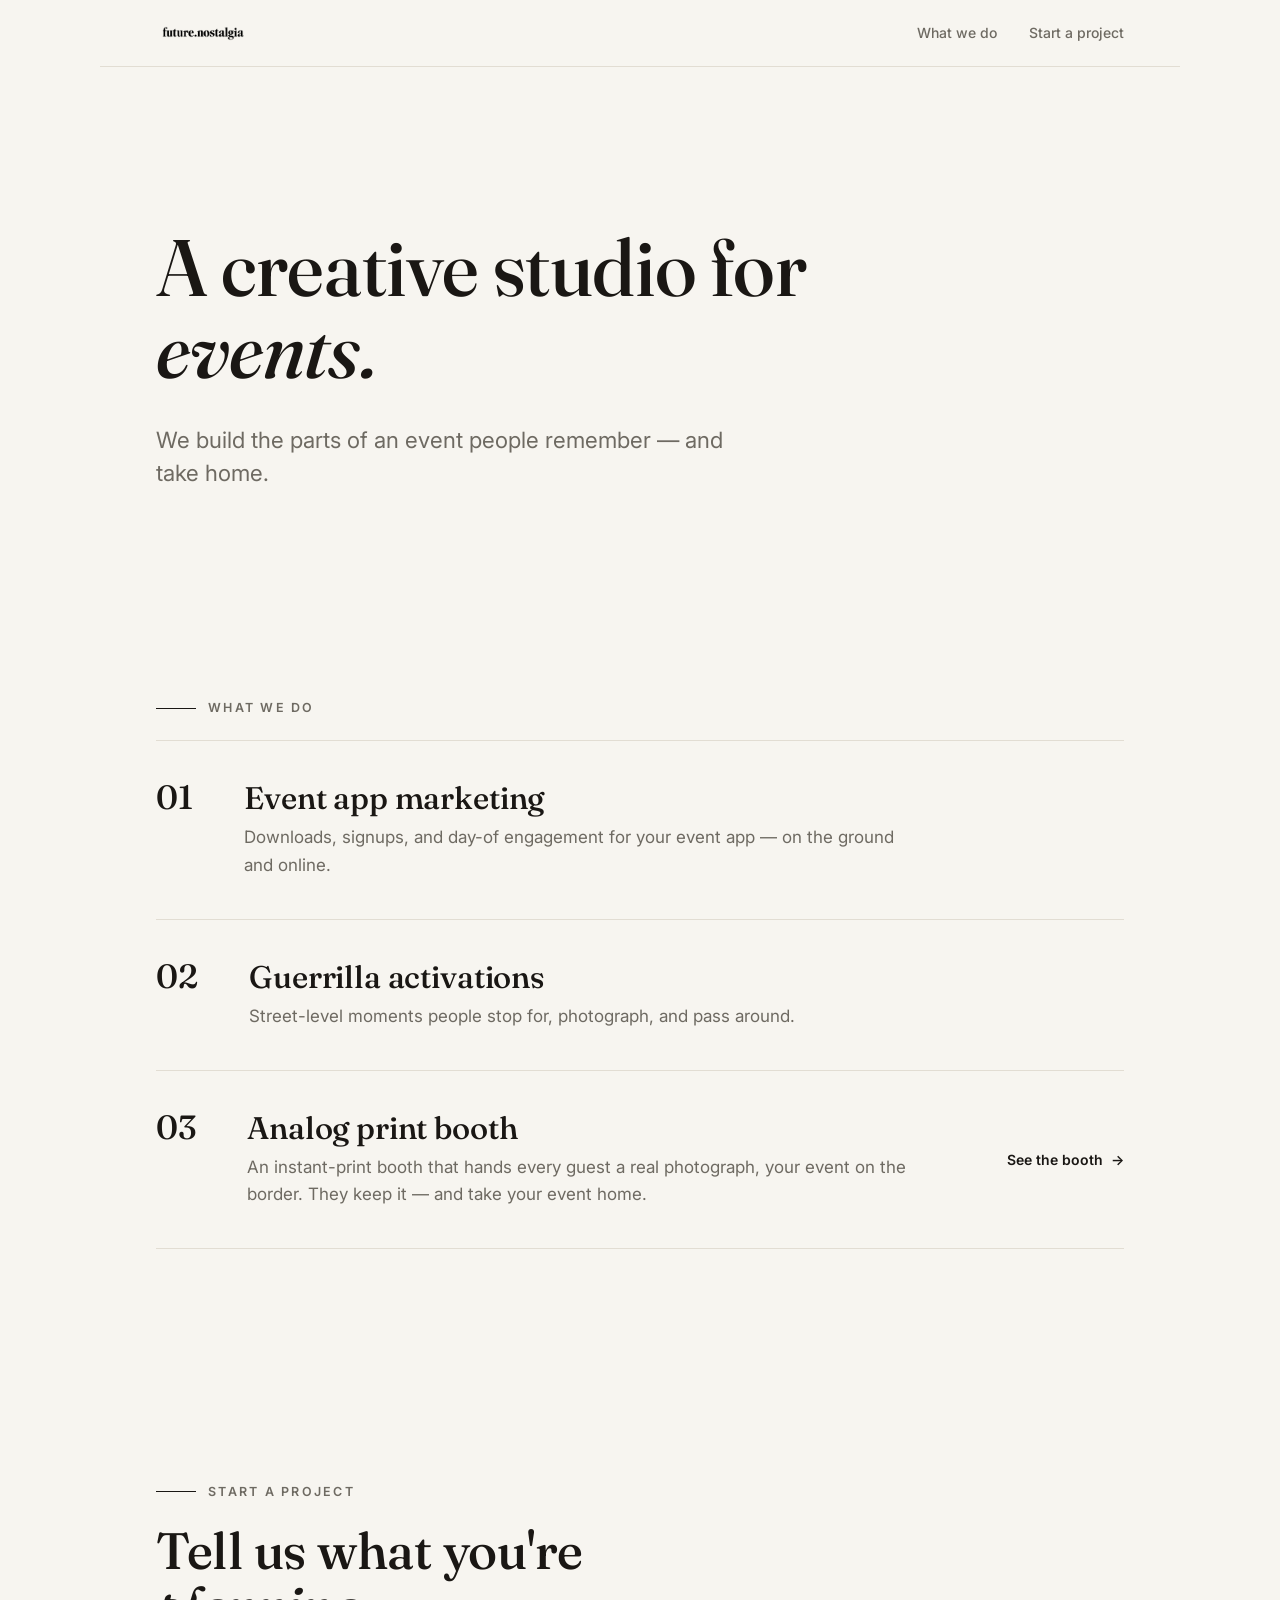
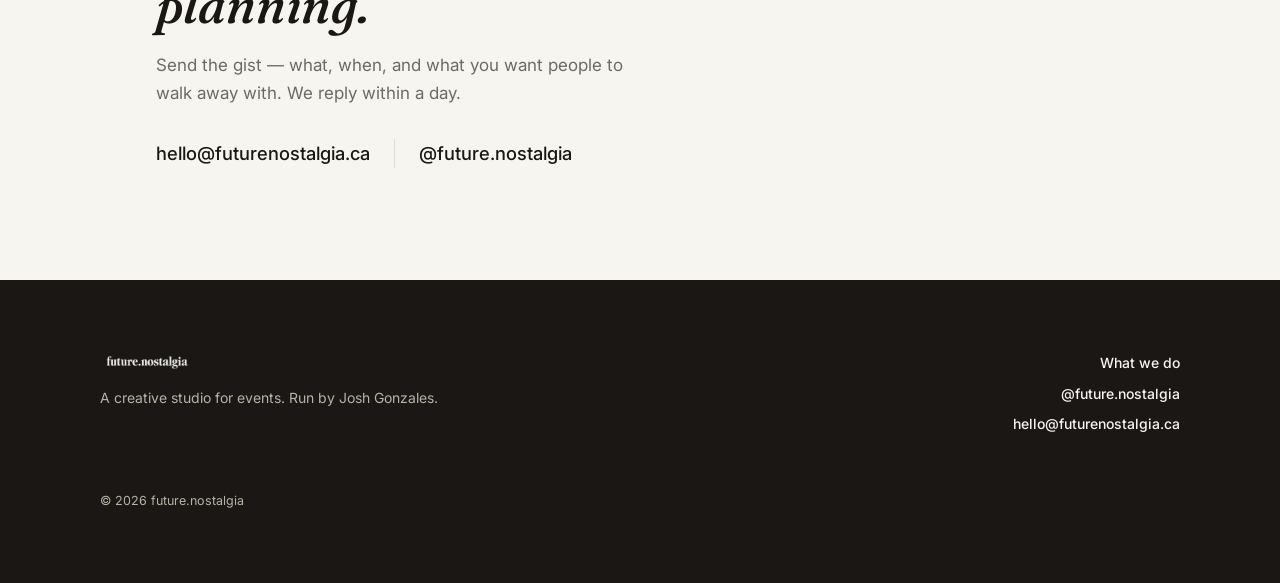
==== commit 68614f0b: "feat: reorder services — app marketing, guerrilla, then prints as the takeaway Lead with event-app m" ====
--- a/index.html
+++ b/index.html
@@ -30,9 +30,9 @@
     "description": "A creative studio for events — analog print booths, event-app marketing, and guerrilla activations.",
     "founder": { "@type": "Person", "name": "Josh Gonzales" },
     "makesOffer": [
-      { "@type": "Offer", "itemOffered": { "@type": "Service", "name": "Analog print booth" } },
       { "@type": "Offer", "itemOffered": { "@type": "Service", "name": "Event app marketing" } },
-      { "@type": "Offer", "itemOffered": { "@type": "Service", "name": "Guerrilla activations" } }
+      { "@type": "Offer", "itemOffered": { "@type": "Service", "name": "Guerrilla activations" } },
+      { "@type": "Offer", "itemOffered": { "@type": "Service", "name": "Analog print booth" } }
     ]
   }
   </script>
@@ -72,17 +72,8 @@
     <section class="section" id="work">
       <p class="eyebrow reveal">What we do</p>
       <div class="services__list">
-        <article class="service reveal">
+        <article class="service service--plain reveal">
           <span class="service__num">01</span>
-          <div class="service__body">
-            <h2 class="service__name">Analog print booth</h2>
-            <p class="service__desc">An instant-print booth that hands every guest a real photograph, your event on the border. They keep it.</p>
-          </div>
-          <a class="service__link" href="/booth/">See the booth <span aria-hidden="true">→</span></a>
-        </article>
-
-        <article class="service service--plain reveal">
-          <span class="service__num">02</span>
           <div class="service__body">
             <h2 class="service__name">Event app marketing</h2>
             <p class="service__desc">Downloads, signups, and day-of engagement for your event app — on the ground and online.</p>
@@ -90,11 +81,20 @@
         </article>
 
         <article class="service service--plain reveal">
-          <span class="service__num">03</span>
+          <span class="service__num">02</span>
           <div class="service__body">
             <h2 class="service__name">Guerrilla activations</h2>
             <p class="service__desc">Street-level moments people stop for, photograph, and pass around.</p>
           </div>
+        </article>
+
+        <article class="service reveal">
+          <span class="service__num">03</span>
+          <div class="service__body">
+            <h2 class="service__name">Analog print booth</h2>
+            <p class="service__desc">An instant-print booth that hands every guest a real photograph, your event on the border. They keep it — and take your event home.</p>
+          </div>
+          <a class="service__link" href="/booth/">See the booth <span aria-hidden="true">→</span></a>
         </article>
       </div>
     </section>
--- a/styles.css
+++ b/styles.css
@@ -115,8 +115,10 @@
 /* ── Instant-print motif (Polaroid mat, flat) ────────────────────────────────── */
 .print { position:relative; width:min(340px, 80vw); background:var(--paper-2); border:var(--border) solid var(--hairline-strong); padding:14px 14px 44px; }
 .print__photo {
-  aspect-ratio:3 / 2; width:100%; background:var(--photo);
-  /* SWAP: real shot → background:url('/assets/...') center/cover; */
+  aspect-ratio:3 / 2; width:100%;
+  /* Intentional placeholder: a faint analog-camera mark, not an empty box.
+     SWAP: real shot → background:url('/assets/...') center/cover; */
+  background:var(--photo) url("data:image/svg+xml,%3Csvg xmlns='http://www.w3.org/2000/svg' width='60' height='60' viewBox='0 0 24 24' fill='none' stroke='%239C978C' stroke-width='1.2' stroke-linecap='round' stroke-linejoin='round'%3E%3Cpath d='M3 8.5h3l1.4-2.2h5.2L17 8.5h4v11H3z'/%3E%3Ccircle cx='12' cy='13.5' r='3.4'/%3E%3C/svg%3E") center/56px no-repeat;
   display:flex; align-items:flex-end; padding:10px;
 }
 .print__tag { font-size:10px; font-weight:600; letter-spacing:0.09em; text-transform:uppercase; color:var(--ink); background:var(--paper); padding:3px 7px; border:var(--border) solid var(--hairline-strong); }
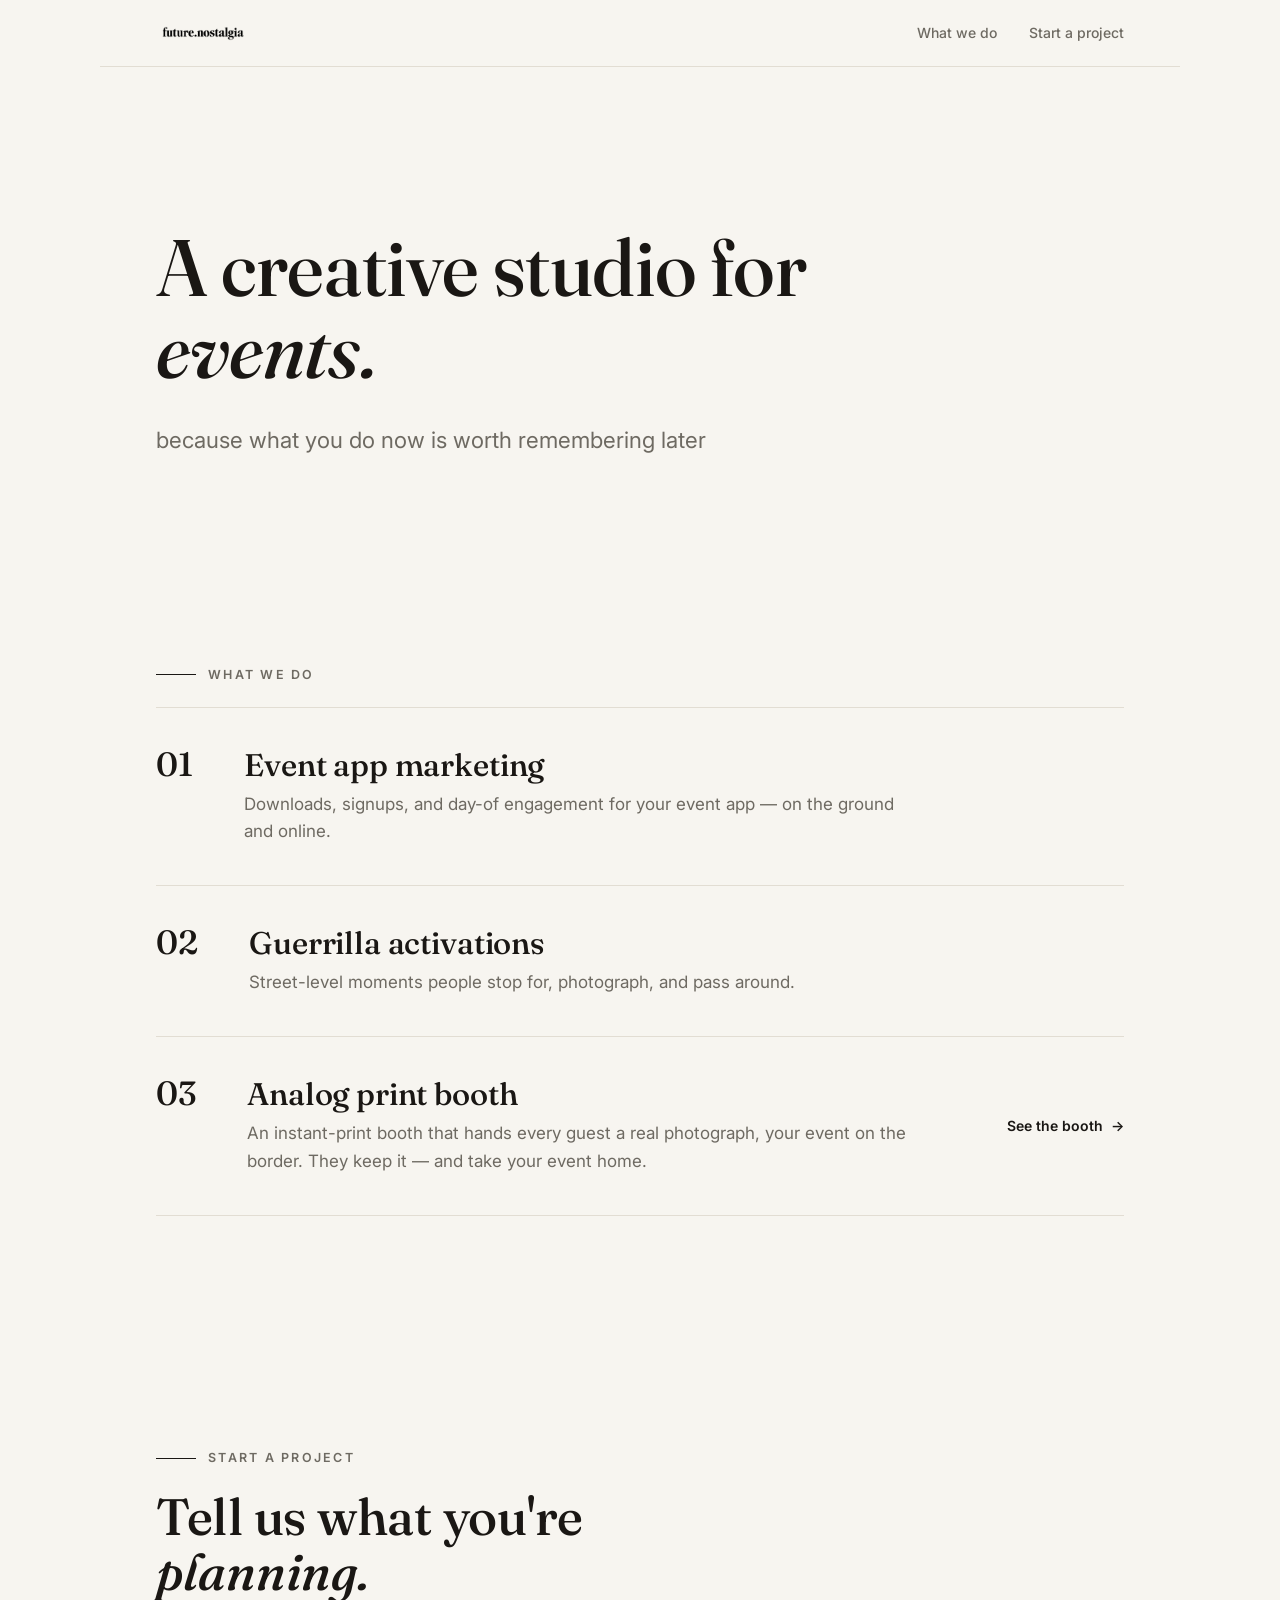
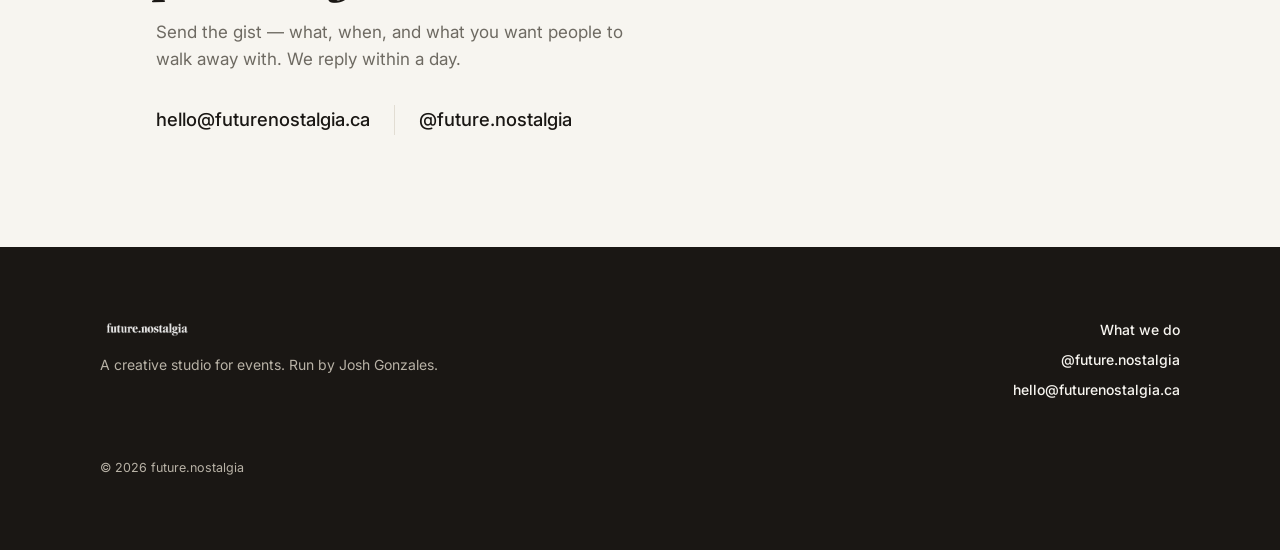
==== commit 9f56fa61: "feat: replace home subheader with the brand tagline 'because what you do now is worth remembering la" ====
--- a/index.html
+++ b/index.html
@@ -5,20 +5,20 @@
   <meta name="viewport" content="width=device-width, initial-scale=1" />
 
   <title>future.nostalgia — A Creative Studio for Events</title>
-  <meta name="description" content="future.nostalgia is a creative studio for events. We build the parts of an event people remember — analog print booths, event-app marketing, and guerrilla activations." />
+  <meta name="description" content="future.nostalgia is a creative studio for events — event-app marketing, guerrilla activations, and analog print booths. Because what you do now is worth remembering later." />
   <link rel="canonical" href="https://futurenostalgia.ca/" />
   <meta name="theme-color" content="#F7F5F0" />
 
   <meta property="og:type" content="website" />
   <meta property="og:url" content="https://futurenostalgia.ca/" />
   <meta property="og:title" content="future.nostalgia — A Creative Studio for Events" />
-  <meta property="og:description" content="We build the parts of an event people remember — print booths, event-app marketing, and guerrilla activations." />
+  <meta property="og:description" content="Event-app marketing, guerrilla activations, and analog print booths. Because what you do now is worth remembering later." />
   <meta property="og:image" content="https://futurenostalgia.ca/assets/brand/og.png" />
   <meta property="og:image:width" content="1200" />
   <meta property="og:image:height" content="630" />
   <meta name="twitter:card" content="summary_large_image" />
   <meta name="twitter:title" content="future.nostalgia — A Creative Studio for Events" />
-  <meta name="twitter:description" content="We build the parts of an event people remember — print booths, event-app marketing, and guerrilla activations." />
+  <meta name="twitter:description" content="Event-app marketing, guerrilla activations, and analog print booths. Because what you do now is worth remembering later." />
   <meta name="twitter:image" content="https://futurenostalgia.ca/assets/brand/og.png" />
 
   <script type="application/ld+json">
@@ -65,7 +65,7 @@
     <!-- ───────────────────────── INTRO ───────────────────────── -->
     <section class="intro">
       <h1 class="intro__title reveal">A creative studio for <em class="em">events.</em></h1>
-      <p class="intro__lead lead reveal">We build the parts of an event people remember — and take home.</p>
+      <p class="intro__lead lead reveal">because what you do now is worth remembering later</p>
     </section>
 
     <!-- ───────────────────────── WHAT WE DO ───────────────────────── -->
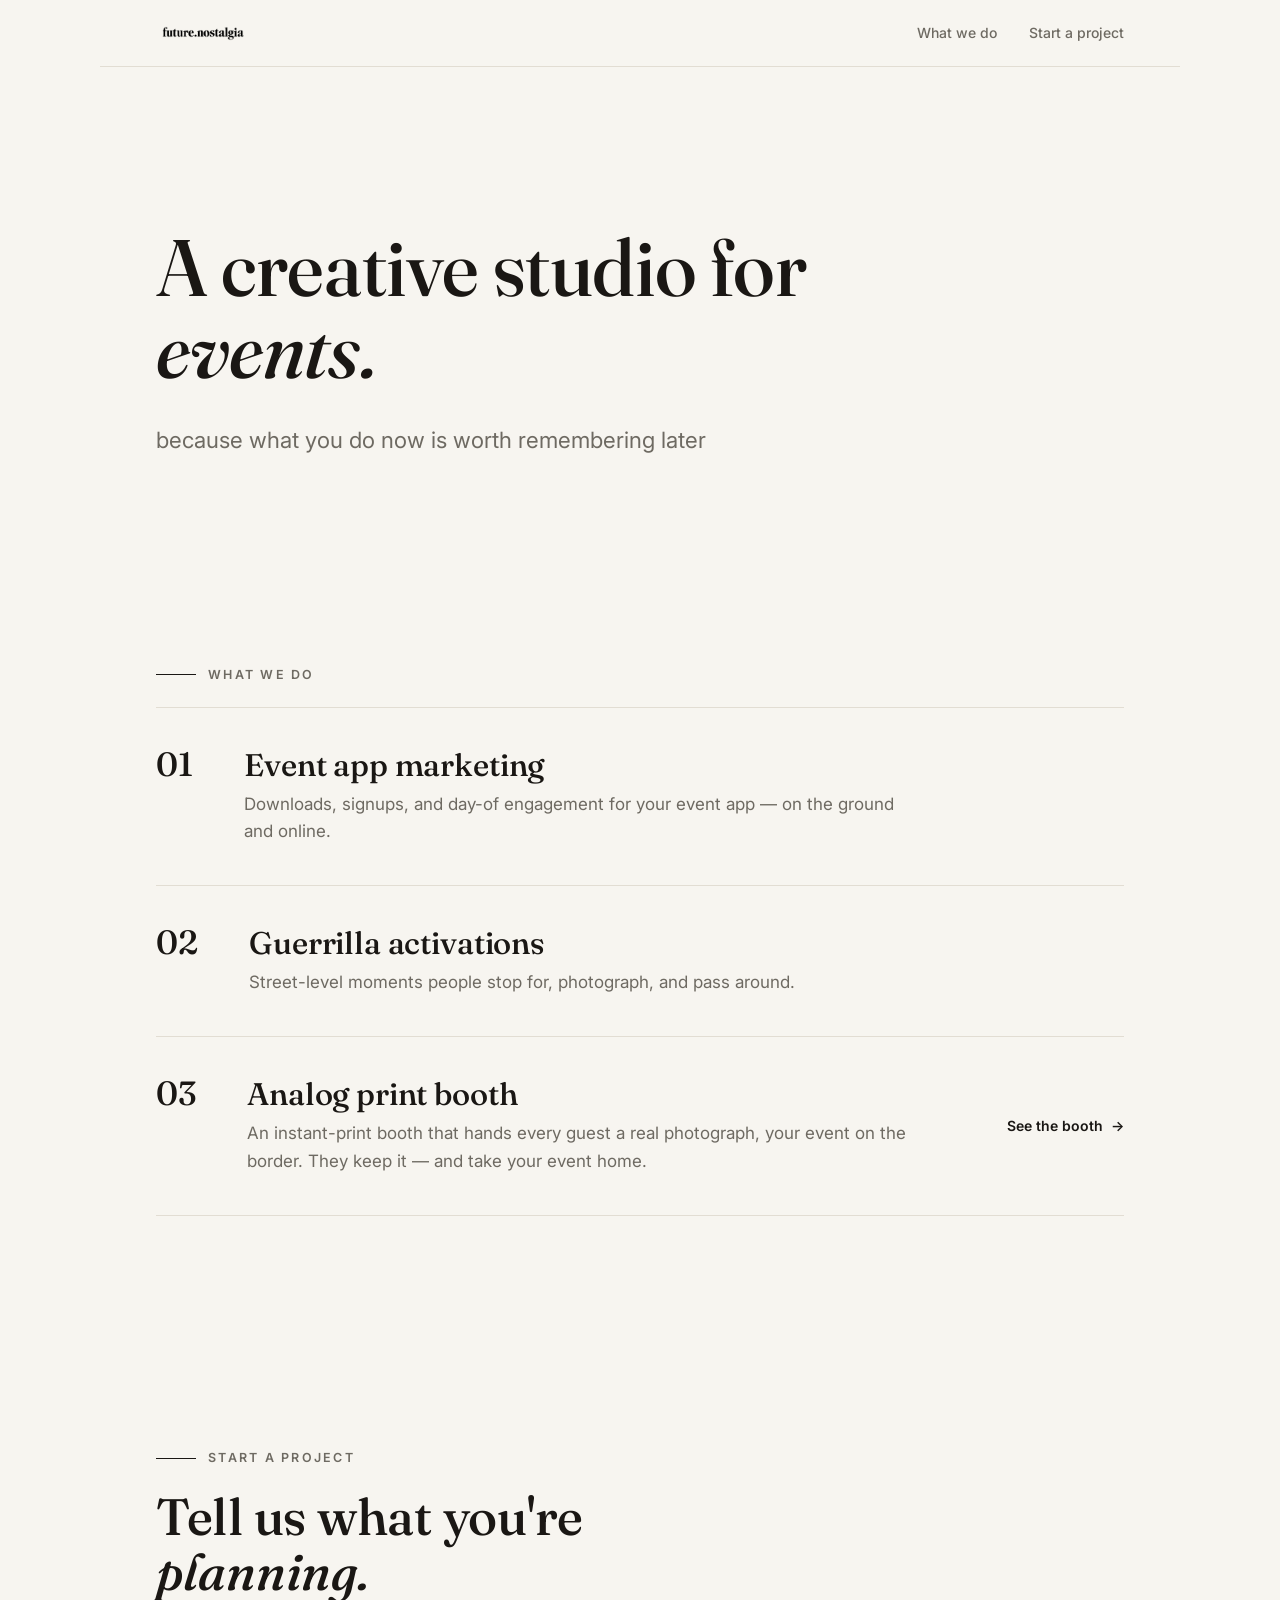
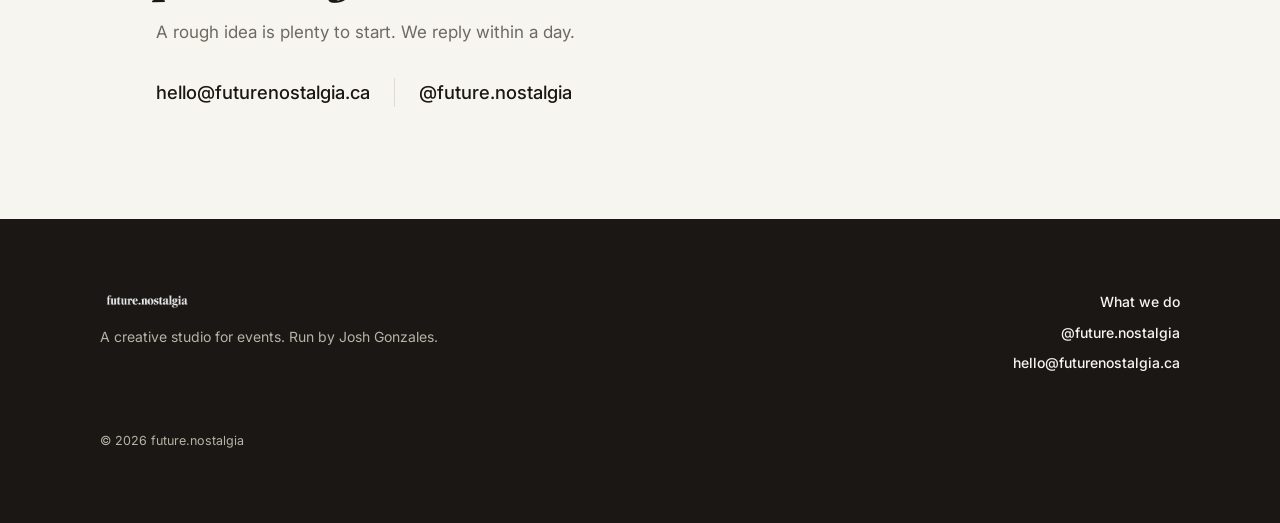
==== commit 0455c56e: "feat: plainer contact line — drop the AI-cadence 'send the gist' copy" ====
--- a/index.html
+++ b/index.html
@@ -103,7 +103,7 @@
     <section class="section" id="contact">
       <p class="eyebrow reveal">Start a project</p>
       <h2 class="contact__title reveal">Tell us what you're <em class="em">planning.</em></h2>
-      <p class="contact__sub reveal">Send the gist — what, when, and what you want people to walk away with. We reply within a day.</p>
+      <p class="contact__sub reveal">A rough idea is plenty to start. We reply within a day.</p>
       <div class="contact__links reveal">
         <a href="mailto:hello@futurenostalgia.ca">hello@futurenostalgia.ca</a>
         <a href="https://instagram.com/future.nostalgia" target="_blank" rel="noopener">@future.nostalgia</a>
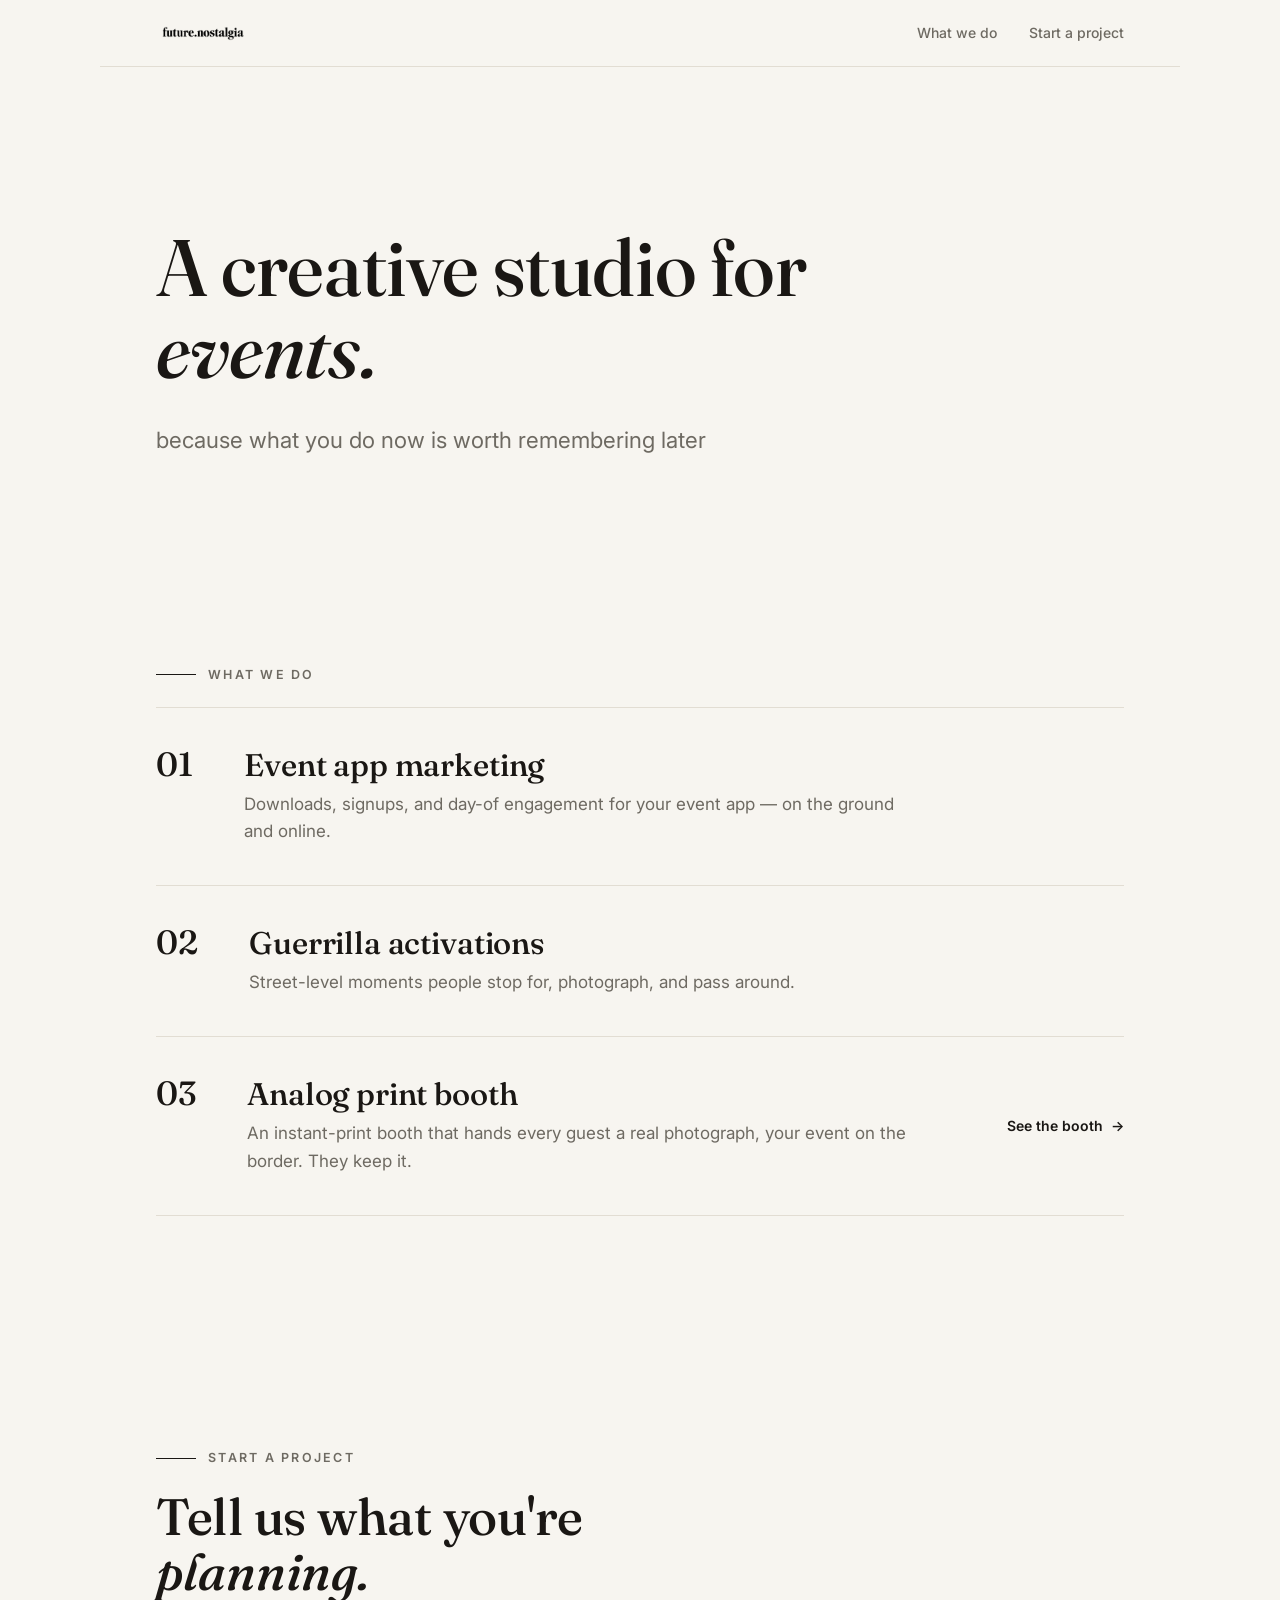
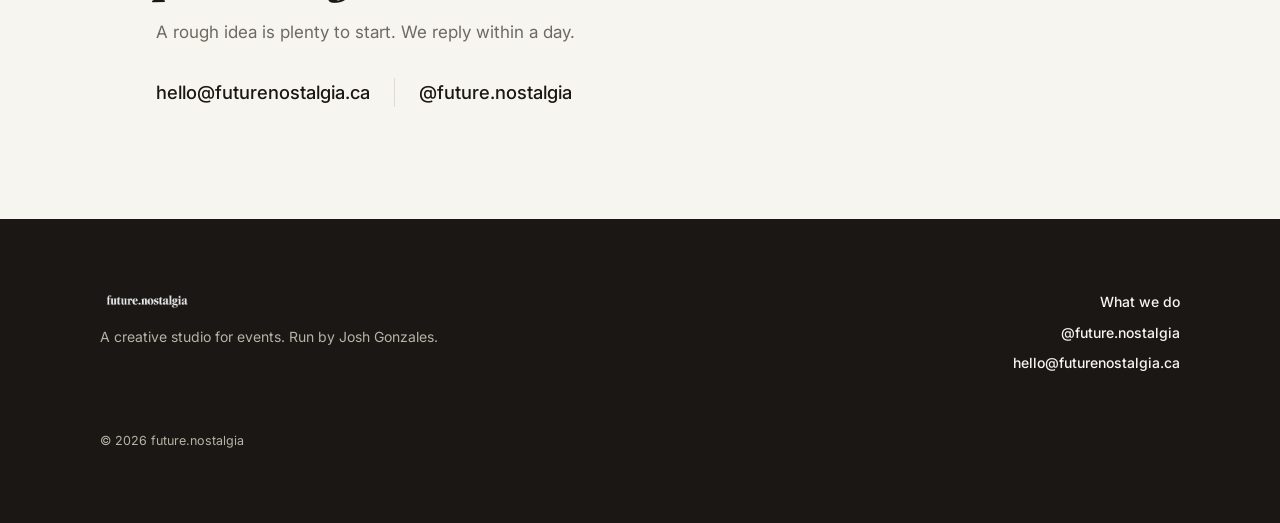
==== commit 995f05e3: "feat: de-slop booth + home copy — plain human voice Strip SaaS/AI-cadence marketing from the booth '" ====
--- a/index.html
+++ b/index.html
@@ -92,7 +92,7 @@
           <span class="service__num">03</span>
           <div class="service__body">
             <h2 class="service__name">Analog print booth</h2>
-            <p class="service__desc">An instant-print booth that hands every guest a real photograph, your event on the border. They keep it — and take your event home.</p>
+            <p class="service__desc">An instant-print booth that hands every guest a real photograph, your event on the border. They keep it.</p>
           </div>
           <a class="service__link" href="/booth/">See the booth <span aria-hidden="true">→</span></a>
         </article>
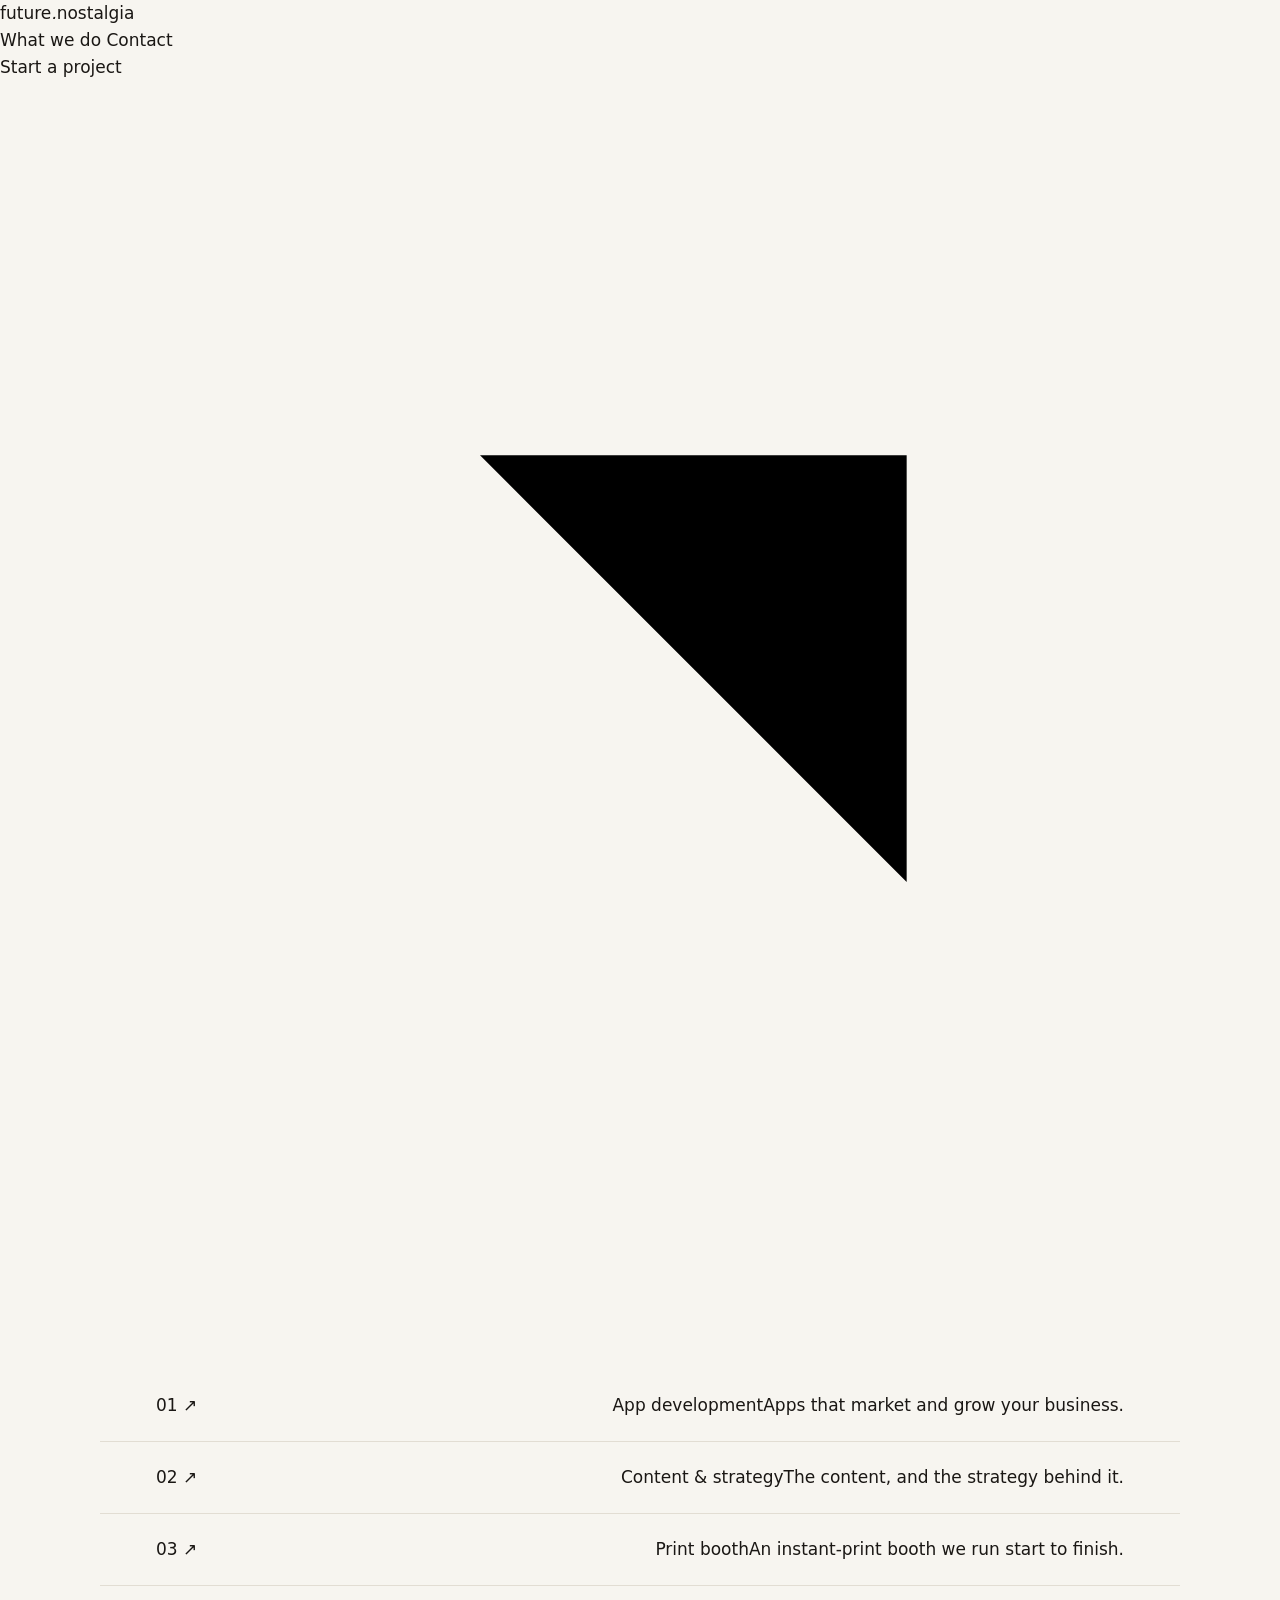
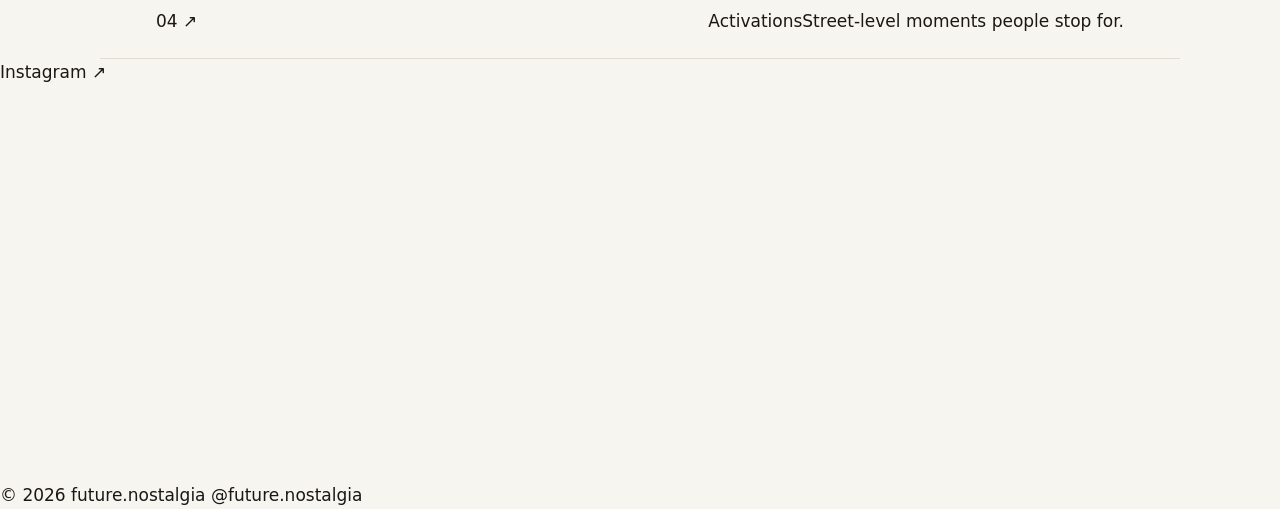
==== commit d25abb8c: "feat: redesign homepage — Wes Anderson × units.gr aesthetic Rebuild the homepage on a new design sys" ====
--- a/index.html
+++ b/index.html
@@ -4,21 +4,21 @@
   <meta charset="UTF-8" />
   <meta name="viewport" content="width=device-width, initial-scale=1" />
 
-  <title>future.nostalgia — A Creative Studio for Events</title>
-  <meta name="description" content="future.nostalgia is a creative studio for events — event-app marketing, guerrilla activations, and analog print booths. Because what you do now is worth remembering later." />
+  <title>future.nostalgia — Creative Studio &amp; Marketing Agency</title>
+  <meta name="description" content="future.nostalgia is a creative studio and marketing agency — app development, content and strategy, an analog print booth, and guerrilla activations. Because what you do now is worth remembering later." />
   <link rel="canonical" href="https://futurenostalgia.ca/" />
-  <meta name="theme-color" content="#F7F5F0" />
+  <meta name="theme-color" content="#E7DDC7" />
 
   <meta property="og:type" content="website" />
   <meta property="og:url" content="https://futurenostalgia.ca/" />
-  <meta property="og:title" content="future.nostalgia — A Creative Studio for Events" />
-  <meta property="og:description" content="Event-app marketing, guerrilla activations, and analog print booths. Because what you do now is worth remembering later." />
+  <meta property="og:title" content="future.nostalgia — Creative Studio &amp; Marketing Agency" />
+  <meta property="og:description" content="App development, content and strategy, an analog print booth, and guerrilla activations. Because what you do now is worth remembering later." />
   <meta property="og:image" content="https://futurenostalgia.ca/assets/brand/og.png" />
   <meta property="og:image:width" content="1200" />
   <meta property="og:image:height" content="630" />
   <meta name="twitter:card" content="summary_large_image" />
-  <meta name="twitter:title" content="future.nostalgia — A Creative Studio for Events" />
-  <meta name="twitter:description" content="Event-app marketing, guerrilla activations, and analog print booths. Because what you do now is worth remembering later." />
+  <meta name="twitter:title" content="future.nostalgia — Creative Studio &amp; Marketing Agency" />
+  <meta name="twitter:description" content="A creative studio and marketing agency. Because what you do now is worth remembering later." />
   <meta name="twitter:image" content="https://futurenostalgia.ca/assets/brand/og.png" />
 
   <script type="application/ld+json">
@@ -27,12 +27,13 @@
     "@type": "Organization",
     "name": "future.nostalgia",
     "url": "https://futurenostalgia.ca/",
-    "description": "A creative studio for events — analog print booths, event-app marketing, and guerrilla activations.",
+    "description": "A creative studio and marketing agency — app development, content and strategy, an analog print booth, and guerrilla activations.",
     "founder": { "@type": "Person", "name": "Josh Gonzales" },
     "makesOffer": [
-      { "@type": "Offer", "itemOffered": { "@type": "Service", "name": "Event app marketing" } },
-      { "@type": "Offer", "itemOffered": { "@type": "Service", "name": "Guerrilla activations" } },
-      { "@type": "Offer", "itemOffered": { "@type": "Service", "name": "Analog print booth" } }
+      { "@type": "Offer", "itemOffered": { "@type": "Service", "name": "App development" } },
+      { "@type": "Offer", "itemOffered": { "@type": "Service", "name": "Content & strategy" } },
+      { "@type": "Offer", "itemOffered": { "@type": "Service", "name": "Analog print booth" } },
+      { "@type": "Offer", "itemOffered": { "@type": "Service", "name": "Guerrilla activations" } }
     ]
   }
   </script>
@@ -42,7 +43,7 @@
 
   <link rel="preconnect" href="https://fonts.googleapis.com" />
   <link rel="preconnect" href="https://fonts.gstatic.com" crossorigin />
-  <link href="https://fonts.googleapis.com/css2?family=Fraunces:ital,opsz,wght@0,9..144,400..600;1,9..144,400..500&family=Inter:wght@400;500;600&display=swap" rel="stylesheet" />
+  <link href="https://fonts.googleapis.com/css2?family=Fraunces:ital,opsz,wght@0,9..144,400..600;1,9..144,400..500&family=Hanken+Grotesk:wght@400;500;600;700;800;900&display=swap" rel="stylesheet" />
 
   <link rel="stylesheet" href="/styles.css" />
 </head>
@@ -50,83 +51,81 @@
 <body>
   <a class="skip-link" href="#contact">Skip to contact</a>
 
-  <!-- ───────────────────────── NAV ───────────────────────── -->
-  <header class="nav" aria-label="Primary">
-    <a class="wordmark" href="#top" aria-label="future.nostalgia home">
-      <img src="/assets/brand/wordmark-black.png" alt="future.nostalgia" class="wordmark__img" width="1000" height="223" />
-    </a>
-    <nav class="nav__links">
-      <a href="#work">What we do</a>
-      <a href="#contact">Start a project</a>
-    </nav>
-  </header>
+  <div class="frame">
 
-  <main id="top">
-    <!-- ───────────────────────── INTRO ───────────────────────── -->
-    <section class="intro">
-      <h1 class="intro__title reveal">A creative studio for <em class="em">events.</em></h1>
-      <p class="intro__lead lead reveal">because what you do now is worth remembering later</p>
-    </section>
+    <!-- ───────────────────────── TOP ───────────────────────── -->
+    <header class="top">
+      <a class="logo" href="/" aria-label="future.nostalgia home"><span class="logo__mark">future<em>.</em>nostalgia</span></a>
+      <div class="topbar">
+        <nav class="topnav" aria-label="Primary">
+          <a href="#work">What we do</a>
+          <a href="#contact">Contact</a>
+        </nav>
+        <a class="top__cta" href="#contact">Start a project <svg viewBox="0 0 24 24" aria-hidden="true"><path d="M7 17L17 7M9 7h8v8"/></svg></a>
+      </div>
+    </header>
 
-    <!-- ───────────────────────── WHAT WE DO ───────────────────────── -->
-    <section class="section" id="work">
-      <p class="eyebrow reveal">What we do</p>
-      <div class="services__list">
-        <article class="service service--plain reveal">
-          <span class="service__num">01</span>
-          <div class="service__body">
-            <h2 class="service__name">Event app marketing</h2>
-            <p class="service__desc">Downloads, signups, and day-of engagement for your event app — on the ground and online.</p>
+    <!-- ───────────────────────── MAIN ───────────────────────── -->
+    <main class="main" id="work">
+      <nav class="rail" aria-label="What we do">
+        <a class="nav nav--1" href="#work"><span class="nav__top">01 <span aria-hidden="true">↗</span></span><span class="nav__foot"><span class="nav__label">App development</span><span class="nav__desc">Apps that market and grow your business.</span></span></a>
+        <a class="nav nav--2" href="#work"><span class="nav__top">02 <span aria-hidden="true">↗</span></span><span class="nav__foot"><span class="nav__label">Content &amp; strategy</span><span class="nav__desc">The content, and the strategy behind it.</span></span></a>
+        <a class="nav nav--3" href="#work"><span class="nav__top">03 <span aria-hidden="true">↗</span></span><span class="nav__foot"><span class="nav__label">Print booth</span><span class="nav__desc">An instant-print booth we run start to finish.</span></span></a>
+        <a class="nav nav--4" href="#work"><span class="nav__top">04 <span aria-hidden="true">↗</span></span><span class="nav__foot"><span class="nav__label">Activations</span><span class="nav__desc">Street-level moments people stop for.</span></span></a>
+        <a class="social" href="https://instagram.com/future.nostalgia" target="_blank" rel="noopener">Instagram <span aria-hidden="true">↗</span></a>
+      </nav>
+
+      <section class="card reveal in" aria-label="Introduction">
+        <div class="card__body">
+          <span class="tag">What we do</span>
+          <h1>A <span class="fr">creative</span> studio<br/>&amp; marketing agency.</h1>
+          <p class="lead--tag">Because what you do now is worth remembering later.</p>
+          <div class="cta">
+            <a class="btn" href="#contact">Start a project <svg viewBox="0 0 24 24" aria-hidden="true"><path d="M7 17L17 7M9 7h8v8"/></svg></a>
           </div>
-        </article>
+        </div>
+      </section>
 
-        <article class="service service--plain reveal">
-          <span class="service__num">02</span>
-          <div class="service__body">
-            <h2 class="service__name">Guerrilla activations</h2>
-            <p class="service__desc">Street-level moments people stop for, photograph, and pass around.</p>
-          </div>
-        </article>
-
-        <article class="service reveal">
-          <span class="service__num">03</span>
-          <div class="service__body">
-            <h2 class="service__name">Analog print booth</h2>
-            <p class="service__desc">An instant-print booth that hands every guest a real photograph, your event on the border. They keep it.</p>
-          </div>
-          <a class="service__link" href="/booth/">See the booth <span aria-hidden="true">→</span></a>
-        </article>
-      </div>
-    </section>
+      <section class="stage" aria-hidden="true">
+        <div class="frames">
+          <div style="inset:0%;background:var(--rose)"></div>
+          <div style="inset:7%;background:var(--ochre)"></div>
+          <div style="inset:14%;background:var(--sage)"></div>
+          <div style="inset:21%;background:var(--cadet)"></div>
+          <div style="inset:28%;background:var(--terra)"></div>
+          <div style="inset:35%;background:var(--card)"></div>
+          <div style="inset:42%;background:var(--field)"></div>
+        </div>
+      </section>
+    </main>
 
     <!-- ───────────────────────── CONTACT ───────────────────────── -->
-    <section class="section" id="contact">
-      <p class="eyebrow reveal">Start a project</p>
-      <h2 class="contact__title reveal">Tell us what you're <em class="em">planning.</em></h2>
-      <p class="contact__sub reveal">A rough idea is plenty to start. We reply within a day.</p>
-      <div class="contact__links reveal">
-        <a href="mailto:hello@futurenostalgia.ca">hello@futurenostalgia.ca</a>
-        <a href="https://instagram.com/future.nostalgia" target="_blank" rel="noopener">@future.nostalgia</a>
-      </div>
-    </section>
-  </main>
+    <div class="strip">
+      <section class="contact reveal" id="contact" aria-label="Start a project">
+        <div class="contact__head">
+          <span class="tag" style="border-color:var(--on-accent)">Start a project</span>
+          <h2>Tell us what you're planning.</h2>
+          <p class="contact__who">Run by Josh Gonzales · replies within a day.</p>
+        </div>
+        <a class="btn" href="mailto:hello@futurenostalgia.ca">hello@futurenostalgia.ca <svg viewBox="0 0 24 24" aria-hidden="true"><path d="M7 17L17 7M9 7h8v8"/></svg></a>
+      </section>
+    </div>
 
-  <!-- ───────────────────────── FOOTER ───────────────────────── -->
-  <footer class="footer">
-    <div class="footer__inner">
-      <div class="footer__brand">
-        <img src="/assets/brand/wordmark-cream.png" alt="future.nostalgia" class="footer__wordmark" width="1000" height="223" />
-        <p>A creative studio for events. Run by <a href="/booth/">Josh Gonzales</a>.</p>
-      </div>
-      <div class="footer__contact">
-        <a href="#work">What we do</a>
-        <a href="https://instagram.com/future.nostalgia" target="_blank" rel="noopener">@future.nostalgia</a>
-        <a href="mailto:hello@futurenostalgia.ca">hello@futurenostalgia.ca</a>
-      </div>
-      <p class="footer__legal">© <span id="year">2026</span> future.nostalgia</p>
-    </div>
-  </footer>
+    <!-- ───────────────────────── FOOTER ───────────────────────── -->
+    <footer class="foot">
+      <span>© <span id="year">2026</span> future.nostalgia</span>
+      <a href="https://instagram.com/future.nostalgia" target="_blank" rel="noopener">@future.nostalgia</a>
+    </footer>
 
-  <script src="/main.js" defer></script>
+  </div>
+
+  <script>
+    document.documentElement.classList.add('js');
+    var yr = document.getElementById('year'); if (yr) yr.textContent = new Date().getFullYear();
+    var io = new IntersectionObserver(function (es) {
+      es.forEach(function (e) { if (e.isIntersecting) { e.target.classList.add('in'); io.unobserve(e.target); } });
+    }, { threshold: 0.15 });
+    document.querySelectorAll('.reveal').forEach(function (el) { io.observe(el); });
+  </script>
 </body>
 </html>
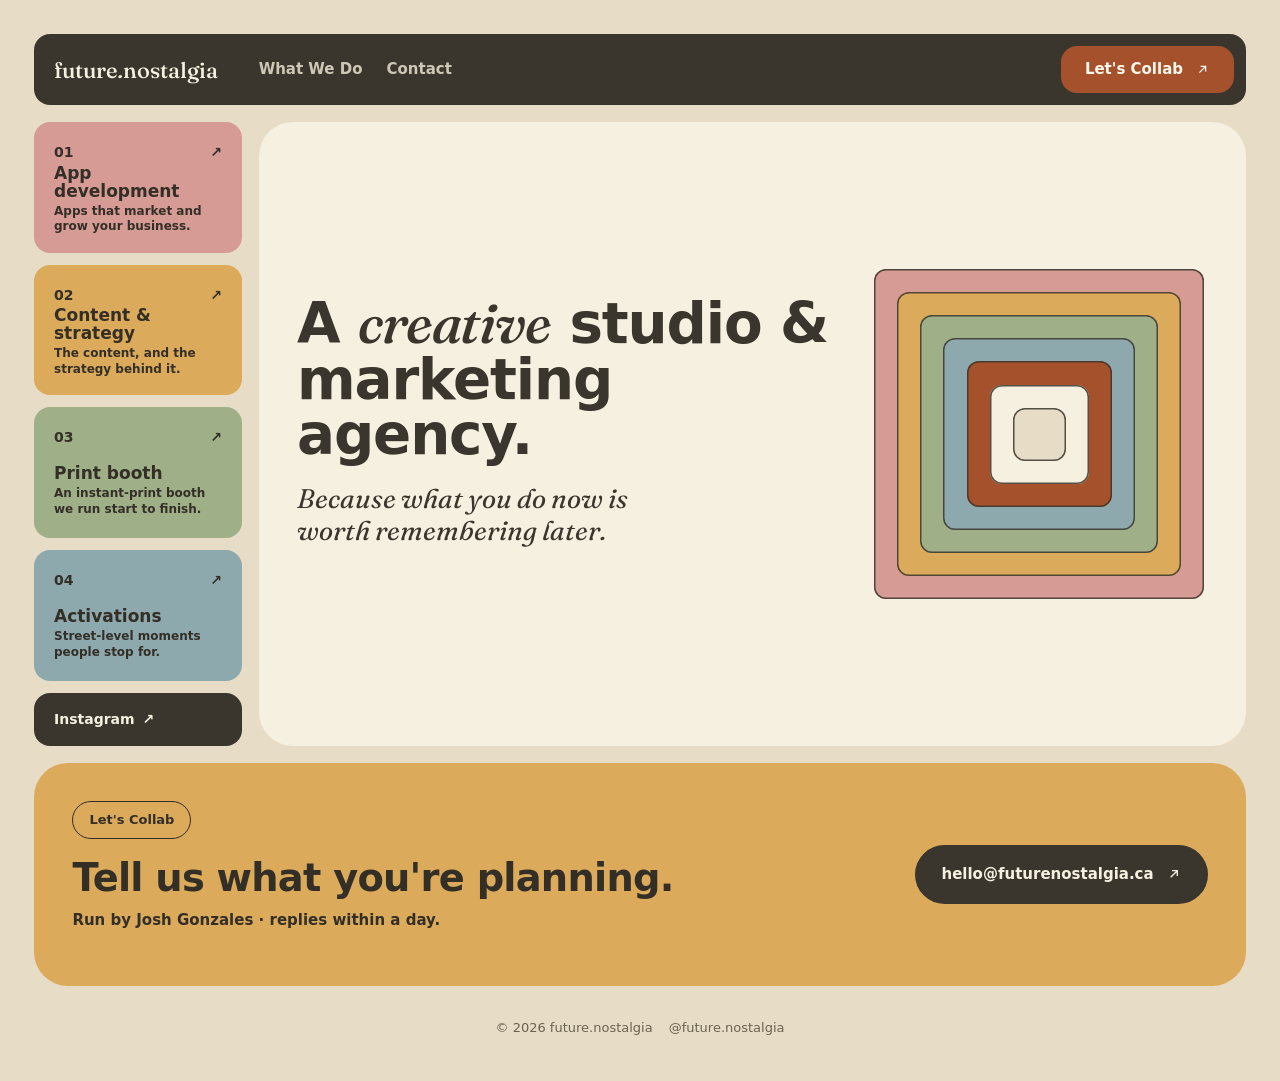
==== commit 6d330338: "feat: polish pass — ink header, merged hero, alignment + type refinements Refine the homepage after " ====
--- a/index.html
+++ b/index.html
@@ -56,12 +56,13 @@
     <!-- ───────────────────────── TOP ───────────────────────── -->
     <header class="top">
       <a class="logo" href="/" aria-label="future.nostalgia home"><span class="logo__mark">future<em>.</em>nostalgia</span></a>
-      <div class="topbar">
+      <div class="top__main">
         <nav class="topnav" aria-label="Primary">
-          <a href="#work">What we do</a>
+          <a href="#work">What We Do</a>
           <a href="#contact">Contact</a>
         </nav>
-        <a class="top__cta" href="#contact">Start a project <svg viewBox="0 0 24 24" aria-hidden="true"><path d="M7 17L17 7M9 7h8v8"/></svg></a>
+        <span class="top__spacer" aria-hidden="true"></span>
+        <a class="top__cta" href="#contact">Let's Collab <svg viewBox="0 0 24 24" aria-hidden="true"><path d="M7 17L17 7M9 7h8v8"/></svg></a>
       </div>
     </header>
 
@@ -76,18 +77,11 @@
       </nav>
 
       <section class="card reveal in" aria-label="Introduction">
-        <div class="card__body">
-          <span class="tag">What we do</span>
-          <h1>A <span class="fr">creative</span> studio<br/>&amp; marketing agency.</h1>
+        <div class="hero__copy">
+          <h1>A <span class="fr">creative</span> studio &amp; marketing agency.</h1>
           <p class="lead--tag">Because what you do now is worth remembering later.</p>
-          <div class="cta">
-            <a class="btn" href="#contact">Start a project <svg viewBox="0 0 24 24" aria-hidden="true"><path d="M7 17L17 7M9 7h8v8"/></svg></a>
-          </div>
         </div>
-      </section>
-
-      <section class="stage" aria-hidden="true">
-        <div class="frames">
+        <div class="frames" aria-hidden="true">
           <div style="inset:0%;background:var(--rose)"></div>
           <div style="inset:7%;background:var(--ochre)"></div>
           <div style="inset:14%;background:var(--sage)"></div>
@@ -103,7 +97,7 @@
     <div class="strip">
       <section class="contact reveal" id="contact" aria-label="Start a project">
         <div class="contact__head">
-          <span class="tag" style="border-color:var(--on-accent)">Start a project</span>
+          <span class="tag" style="border-color:var(--on-accent)">Let's Collab</span>
           <h2>Tell us what you're planning.</h2>
           <p class="contact__who">Run by Josh Gonzales · replies within a day.</p>
         </div>
--- a/styles.css
+++ b/styles.css
@@ -1,261 +1,148 @@
-/* ════════════════════════════════════════════════════════════════════════════
-   future.nostalgia — a creative studio for events
-   Monochrome editorial register, Dieter Rams inspired: warm off-white paper,
-   near-black ink, no colour accent — emphasis is carried by Fraunces italic, not
-   hue. Fraunces (serif, echoes the wordmark) for display, Inter for text. 1px
-   hairlines, 0 radius, zero elevation, generous whitespace, 8px grid.
-   ════════════════════════════════════════════════════════════════════════════ */
+/* ══════════════════════════════════════════════════════════════════════════
+   future.nostalgia — creative studio & marketing agency
+   units.gr STRUCTURE (floating rounded cards · color rail · pills · bookend bands)
+   Wes Anderson PALETTE (muted, harmonized) on warm cream field.
+   Heavy grotesque (Hanken) · Fraunces ONLY on wordmark + italic accents.
+   One 8px spacing scale. Role-based radii. AA contrast. Visible focus.
+   Content is static + progressive-enhanced (visible with JS off).
+   ══════════════════════════════════════════════════════════════════════════ */
+:root{
+  /* Wes Anderson muted palette — all text pairs meet WCAG AA */
+  --field:#E7DDC7;            /* warm oat page field */
+  --card:#F6F0E1;             /* soft ivory floating card */
+  --ink:#3A362D;              /* warm soft charcoal */
+  --muted:#6B6250;            /* secondary text — AA on card */
+  --hair:#D9CFB8;
 
-:root {
-  /* Monochrome — warm black & white */
-  --paper:#F7F5F0; --paper-2:#FCFBF7;
-  --ink:#1A1714; --ink-soft:#37332D;
-  --muted:#6E6A62; --faint:#9C978C;
-  --hairline:#E2DDD3; --hairline-strong:#D2CCBF;
-  --on-ink:#F7F5F0; --on-ink-muted:#B8B2A6;
-  --photo:#E4DFD5;
+  --rose:#D69B94; --ochre:#DBAA5B; --sage:#9FB088; --cadet:#8DA9AE;
+  --terra:#A5522C;            /* AA (4.8:1) with cream text */
+  --on-accent:#332F27;        /* dark text on muted accents */
+  --on-terra:#FCF7ED;         /* near-white text on terra */
 
-  --font-display:'Fraunces', Georgia, 'Times New Roman', serif;   /* echoes the wordmark */
-  --font-text:'Inter', system-ui, sans-serif;
+  /* one 8px spacing scale */
+  --s1:4px; --s2:8px; --s3:12px; --s4:16px; --s5:20px; --s6:24px; --s7:32px; --s8:40px; --s9:56px; --s10:72px;
 
-  --s-1:4px; --s-2:8px; --s-3:12px; --s-4:16px; --s-5:24px; --s-6:32px;
-  --s-7:48px; --s-8:64px; --s-9:96px; --s-10:128px;
+  --gutter:clamp(16px,3.4vw,34px);
+  --gap:clamp(12px,1.3vw,18px);
+  --pad:clamp(26px,3vw,44px);
 
-  --border:1px; --rule:2px;
-  --maxw:1080px; --gutter:clamp(20px, 5vw, 56px);
-  --dur:140ms; --ease:cubic-bezier(0.22, 1, 0.36, 1);
+  /* role-based radii */
+  --r-sm:12px;               /* graphic frames */
+  --r:16px;                  /* small blocks / controls */
+  --r-lg:24px;
+  --r-xl:34px;               /* large content cards */
+  --pill:999px;
+
+  --bw-hair:1.5px; --bw:2px;  /* border weights */
+
+  --sans:'Hanken Grotesk',system-ui,sans-serif;
+  --brand:'Fraunces',Georgia,serif;
+  --maxw:1300px; --rail:208px; --ease:cubic-bezier(.22,1,.36,1);
+}
+*{box-sizing:border-box;}
+html{scroll-behavior:smooth;-webkit-text-size-adjust:100%;}
+@media(prefers-reduced-motion:reduce){html{scroll-behavior:auto;}}
+body{margin:0;background:var(--field);color:var(--ink);font-family:var(--sans);font-size:16px;line-height:1.55;-webkit-font-smoothing:antialiased;text-rendering:optimizeLegibility;padding:var(--gutter);}
+a{color:inherit;text-decoration:none;}
+::selection{background:var(--ink);color:var(--card);}
+h1,h2,h3{margin:0;letter-spacing:-.02em;}
+svg{display:block;}
+
+/* visible keyboard focus on every control, on any background (two-tone ring) */
+a:focus-visible,button:focus-visible{outline:none;box-shadow:0 0 0 3px var(--field),0 0 0 5px var(--ink);}
+
+.skip-link{position:absolute;left:-9999px;top:var(--s2);background:var(--ink);color:var(--card);padding:10px 16px;border-radius:var(--r);z-index:100;}
+.skip-link:focus{left:var(--s2);}
+
+.frame{max-width:var(--maxw);margin:0 auto;display:flex;flex-direction:column;gap:var(--gap);}
+
+/* ── TOP: single ink header bar; internal grid mirrors .main so the nav
+   lines up with the hero card's left edge ────────────────────────── */
+.top{display:grid;grid-template-columns:var(--rail) 1fr;gap:var(--gap);align-items:center;background:var(--ink);border-radius:var(--r);padding:var(--s3) var(--s3) var(--s3) 0;}
+.logo{padding-left:var(--s5);display:flex;align-items:center;}
+.logo__mark{font-family:var(--brand);font-weight:500;font-size:22px;line-height:1;color:var(--card);}
+.logo__mark em{font-style:italic;}
+.top__main{display:flex;align-items:center;gap:var(--s6);min-width:0;}
+.topnav{display:flex;align-items:center;gap:var(--s6);}
+.topnav a{color:#CFC7B6;font-weight:700;font-size:15px;}
+.topnav a:hover{color:var(--card);}
+.top__spacer{flex:1;}
+.top__cta{display:flex;align-items:center;gap:var(--s3);background:var(--terra);color:var(--on-terra);border-radius:var(--r);padding:var(--s3) var(--s6);font-weight:800;font-size:15px;white-space:nowrap;transition:filter .18s var(--ease);}
+.top__cta:hover{filter:brightness(1.08);}
+.top__cta svg{width:15px;height:15px;stroke:currentColor;stroke-width:var(--bw);fill:none;transition:transform .18s var(--ease);}
+.top__cta:hover svg{transform:translate(3px,-3px);}
+
+/* ── MAIN: rail · content · graphic ──────────────────────────────── */
+.main{display:grid;grid-template-columns:var(--rail) minmax(0,1fr);gap:var(--gap);}
+.rail{display:flex;flex-direction:column;gap:var(--s3);}
+.nav{flex:1;position:relative;border-radius:var(--r);padding:var(--s5);min-height:128px;display:flex;flex-direction:column;color:var(--on-accent);transition:transform .2s var(--ease),box-shadow .2s var(--ease);}
+.nav:hover{transform:translateY(-3px);box-shadow:0 12px 26px -16px rgba(58,54,45,.5);}
+.nav__top{display:flex;align-items:center;justify-content:space-between;font-weight:800;font-size:14px;}
+.nav__foot{margin-top:auto;display:flex;flex-direction:column;gap:var(--s1);}
+.nav__label{font-weight:800;font-size:17px;line-height:1.06;}
+.nav__desc{font-size:12px;font-weight:600;line-height:1.32;}   /* opaque → AA on all rail colors */
+.nav--1{background:var(--rose);} .nav--2{background:var(--ochre);} .nav--3{background:var(--sage);} .nav--4{background:var(--cadet);}
+.social{flex:0 0 auto;background:var(--ink);color:var(--card);border-radius:var(--r);padding:var(--s4) var(--s5);min-height:52px;display:flex;align-items:center;font-weight:700;font-size:14px;gap:var(--s2);}
+.social:hover{filter:brightness(1.12);}
+
+/* content card — eyebrow attached to headline, block vertically centered */
+.card{background:var(--card);border-radius:var(--r-xl);padding:var(--pad);display:grid;grid-template-columns:1.35fr .85fr;gap:var(--pad);align-items:center;}
+.tag{align-self:flex-start;display:inline-flex;align-items:center;border:var(--bw-hair) solid var(--ink);border-radius:var(--pill);padding:var(--s2) var(--s4);font-weight:700;font-size:13px;}
+.hero__copy{min-width:0;}
+.card h1{font-weight:800;font-size:clamp(2.5rem,4.4vw,4rem);line-height:.99;max-width:14ch;}
+.card h1 .fr{font-family:var(--brand);font-weight:500;font-style:italic;}
+.lead--tag{font-family:var(--brand);font-style:italic;color:var(--ink);font-size:clamp(1.3rem,2.1vw,1.85rem);line-height:1.18;max-width:24ch;margin-top:var(--s5);}
+.cta{display:flex;gap:var(--s3);flex-wrap:wrap;margin-top:var(--s7);}
+.btn{display:inline-flex;align-items:center;gap:var(--s3);font-family:var(--sans);font-weight:800;font-size:15px;padding:var(--s4) var(--s6);border-radius:var(--pill);cursor:pointer;border:var(--bw) solid var(--ink);background:var(--ink);color:var(--card);transition:.18s var(--ease);}
+.btn:hover{background:var(--terra);border-color:var(--terra);color:var(--on-terra);}
+.btn svg{width:16px;height:16px;stroke:currentColor;stroke-width:var(--bw);fill:none;transition:transform .18s var(--ease);}
+.btn:hover svg{transform:translate(3px,-3px);}
+.btn--ghost{background:transparent;color:var(--ink);}
+.btn--ghost:hover{background:var(--ink);color:var(--card);border-color:var(--ink);}
+
+/* graphic — symmetrical nested frames motif, lives inside the hero card */
+.frames{position:relative;width:min(100%,330px);aspect-ratio:1;justify-self:center;}
+.frames div{position:absolute;border-radius:var(--r-sm);box-shadow:inset 0 0 0 var(--bw-hair) rgba(58,54,45,.85);}
+
+/* ── CONTACT strip (bottom bookend) ──────────────────────────────── */
+.strip{display:block;}
+.contact{background:var(--ochre);color:var(--on-accent);border-radius:var(--r-xl);padding:var(--pad);display:flex;align-items:center;justify-content:space-between;gap:var(--s7);flex-wrap:wrap;}
+.contact__head{display:flex;flex-direction:column;}
+.contact h2{font-weight:900;font-size:clamp(1.8rem,3vw,2.6rem);line-height:.98;margin-top:var(--s5);}
+.contact__who{margin-top:var(--s3);font-weight:600;font-size:15px;}   /* opaque → AA on ochre */
+.contact .btn{white-space:nowrap;}
+
+/* ── FOOTER (slim legal line) ────────────────────────────────────── */
+.foot{max-width:var(--maxw);margin:var(--s2) auto 0;padding:var(--s2) var(--s4);font-size:13px;color:var(--muted);display:flex;justify-content:space-between;gap:var(--s4);flex-wrap:wrap;}
+.foot a:hover{color:var(--ink);}
+
+/* ── MOBILE ──────────────────────────────────────────────────────── */
+@media(max-width:820px){
+  :root{--gutter:18px;--gap:14px;--pad:26px;}
+  .top{display:flex;align-items:center;justify-content:space-between;gap:var(--s3);padding:10px 12px 10px var(--s5);}
+  .logo{padding-left:0;}
+  .logo__mark{font-size:21px;}
+  .top__main{flex:0 0 auto;}
+  .topnav{display:none;}
+  .top__spacer{display:none;}
+  .top__cta{padding:var(--s3) var(--s4);font-size:14px;}
+  .main{grid-template-columns:1fr;}
+  .rail{display:grid;grid-template-columns:1fr 1fr;grid-template-rows:1fr 1fr;grid-auto-rows:auto;gap:var(--s3);}
+  .nav{min-height:112px;}
+  .social{grid-column:1 / -1;justify-content:flex-start;}
+  .card{grid-template-columns:1fr;gap:var(--s7);}
+  .frames{max-width:280px;justify-self:start;}
+}
+@media(max-width:480px){
+  .rail{grid-template-columns:1fr 1fr;}
+  .card h1{font-size:2.5rem;}
+  .cta{flex-direction:column;align-items:stretch;}
+  .cta .btn{justify-content:center;}
+  .contact{flex-direction:column;align-items:stretch;}
+  .contact .btn{width:100%;justify-content:center;}
 }
 
-* { box-sizing:border-box; }
-html { scroll-behavior:smooth; -webkit-text-size-adjust:100%; }
-@media (prefers-reduced-motion: reduce) { html { scroll-behavior:auto; } }
-body {
-  margin:0; background:var(--paper); color:var(--ink);
-  font-family:var(--font-text); font-size:17px; line-height:1.6;
-  -webkit-font-smoothing:antialiased; text-rendering:optimizeLegibility;
-}
-img { max-width:100%; display:block; }
-a { color:var(--ink); text-decoration:none; }
-::selection { background:var(--ink); color:var(--paper); }
-
-:where(a, button, input, textarea, select, [tabindex]):focus-visible {
-  outline:var(--rule) solid var(--ink); outline-offset:3px;
-}
-.skip-link { position:absolute; left:-9999px; top:8px; background:var(--ink); color:var(--paper); padding:10px 16px; z-index:100; }
-.skip-link:focus { left:8px; }
-
-/* ── Type ─────────────────────────────────────────────────────────────────── */
-.eyebrow {
-  display:inline-flex; align-items:center; gap:12px; margin:0 0 22px;
-  font-family:var(--font-text); font-size:12.5px; font-weight:600;
-  letter-spacing:0.18em; text-transform:uppercase; color:var(--muted);
-}
-.eyebrow::before { content:''; width:40px; height:var(--border); background:var(--ink); }
-.eyebrow--invert { color:var(--on-ink-muted); }
-.eyebrow--invert::before { background:var(--on-ink); }
-
-h1, h2 { font-family:var(--font-display); font-weight:500; letter-spacing:-0.005em; line-height:1.06; margin:0; color:var(--ink); }
-h3 { font-family:var(--font-text); font-weight:600; line-height:1.25; margin:0; color:var(--ink); }
-.lead { font-size:clamp(1.15rem, 2vw, 1.4rem); line-height:1.5; color:var(--muted); margin:0; }
-.em { font-style:italic; }   /* emphasis is typographic, not coloured */
-em { font-style:italic; }
-
-/* ── Buttons ──────────────────────────────────────────────────────────────── */
-.btn {
-  display:inline-flex; align-items:center; gap:10px;
-  font-family:var(--font-text); font-size:14px; font-weight:600; letter-spacing:0.01em;
-  padding:13px 22px; border:var(--border) solid var(--ink); border-radius:0; cursor:pointer;
-  background:var(--ink); color:var(--paper);
-  transition:background var(--dur) var(--ease), color var(--dur) var(--ease);
-}
-.btn:hover { background:transparent; color:var(--ink); }
-.btn--ghost { background:transparent; color:var(--ink); }
-.btn--ghost:hover { background:var(--ink); color:var(--paper); }
-.btn--small { padding:9px 16px; }
-.btn--lg { padding:16px 28px; font-size:15px; }
-.btn--block { width:100%; justify-content:center; }
-.btn span[aria-hidden] { transition:transform var(--dur) var(--ease); }
-.btn:hover span[aria-hidden] { transform:translateX(3px); }
-
-/* ── Layout ───────────────────────────────────────────────────────────────── */
-.section { max-width:var(--maxw); margin:0 auto; padding:clamp(56px, 9vw, 112px) var(--gutter); }
-.section__head { margin-bottom:clamp(36px, 5vw, 56px); max-width:38ch; }
-.section__title { font-size:clamp(1.9rem, 4.2vw, 2.9rem); }
-.section__lead { margin-top:18px; }
-
-/* ── Nav ──────────────────────────────────────────────────────────────────── */
-.nav {
-  display:flex; align-items:center; justify-content:space-between; gap:24px;
-  padding:22px var(--gutter); max-width:var(--maxw); margin:0 auto;
-  border-bottom:var(--border) solid var(--hairline);
-}
-.wordmark { display:inline-flex; }
-.wordmark__img { height:21px; width:auto; mix-blend-mode:multiply; }
-.nav__links { display:flex; align-items:center; gap:clamp(16px, 2.6vw, 32px); }
-.nav__links a:not(.btn) { color:var(--muted); font-size:14px; font-weight:500; }
-.nav__links a:not(.btn):hover { color:var(--ink); }
-
-/* ── Intro (home) ─────────────────────────────────────────────────────────── */
-.intro { max-width:var(--maxw); margin:0 auto; padding:clamp(72px, 13vw, 160px) var(--gutter) clamp(48px, 8vw, 88px); }
-.intro__title { font-size:clamp(2.6rem, 7vw, 5rem); max-width:15ch; line-height:1.02; }
-.intro__lead { margin:clamp(24px, 3vw, 32px) 0 0; max-width:42ch; }
-
-/* ── Hero (booth) ─────────────────────────────────────────────────────────── */
-.hero {
-  max-width:var(--maxw); margin:0 auto; padding:clamp(56px, 9vw, 96px) var(--gutter) clamp(40px, 6vw, 72px);
-  display:grid; grid-template-columns:1.25fr 0.9fr; gap:clamp(32px, 5vw, 64px); align-items:center;
-}
-.hero__title { font-size:clamp(2.4rem, 5.6vw, 4rem); max-width:13ch; }
-.hero__sub { margin:24px 0 0; max-width:44ch; }
-.hero__cta { display:flex; flex-wrap:wrap; gap:12px; margin:32px 0 0; }
-.hero__meta { margin:28px 0 0; font-size:13px; color:var(--muted); letter-spacing:0.04em; text-transform:uppercase; display:flex; flex-wrap:wrap; gap:14px; }
-.hero__meta span + span { padding-left:14px; border-left:var(--border) solid var(--hairline); }
-.hero__art { justify-self:center; }
-
-/* ── Instant-print motif (Polaroid mat, flat) ────────────────────────────────── */
-.print { position:relative; width:min(340px, 80vw); background:var(--paper-2); border:var(--border) solid var(--hairline-strong); padding:14px 14px 44px; }
-.print__photo {
-  aspect-ratio:3 / 2; width:100%;
-  /* Intentional placeholder: a faint analog-camera mark, not an empty box.
-     SWAP: real shot → background:url('/assets/...') center/cover; */
-  background:var(--photo) url("data:image/svg+xml,%3Csvg xmlns='http://www.w3.org/2000/svg' width='60' height='60' viewBox='0 0 24 24' fill='none' stroke='%239C978C' stroke-width='1.2' stroke-linecap='round' stroke-linejoin='round'%3E%3Cpath d='M3 8.5h3l1.4-2.2h5.2L17 8.5h4v11H3z'/%3E%3Ccircle cx='12' cy='13.5' r='3.4'/%3E%3C/svg%3E") center/56px no-repeat;
-  display:flex; align-items:flex-end; padding:10px;
-}
-.print__tag { font-size:10px; font-weight:600; letter-spacing:0.09em; text-transform:uppercase; color:var(--ink); background:var(--paper); padding:3px 7px; border:var(--border) solid var(--hairline-strong); }
-.print__cap { position:absolute; left:14px; right:14px; bottom:14px; display:flex; align-items:center; justify-content:space-between; font-size:12px; color:var(--muted); }
-.print__reg { width:10px; height:10px; border:1.5px solid var(--hairline-strong); border-radius:999px; }
-.print[data-develop] { opacity:0; transform:translateY(12px); transition:opacity 600ms var(--ease), transform 600ms var(--ease); }
-.print.is-developed { opacity:1; transform:none; }
-
-/* ── Service / "what we do" rows ──────────────────────────────────────────── */
-.services__list { border-top:var(--border) solid var(--hairline); }
-.service {
-  display:grid; grid-template-columns:auto 1fr auto; gap:clamp(20px, 4vw, 52px); align-items:start;
-  padding:clamp(26px, 3.6vw, 40px) 0; border-bottom:var(--border) solid var(--hairline);
-}
-.service--plain { grid-template-columns:auto 1fr; }
-.service__num { font-family:var(--font-display); font-weight:500; font-size:clamp(1.5rem, 3vw, 2.1rem); color:var(--ink); font-variant-numeric:tabular-nums; line-height:1; }
-.service__num--ember { color:var(--ink); }
-.service__body { max-width:60ch; }
-.service__name { font-family:var(--font-display); font-weight:500; font-size:clamp(1.4rem, 2.6vw, 1.95rem); letter-spacing:-0.005em; }
-.service__desc { margin:10px 0 0; color:var(--muted); }
-.service__for { margin:14px 0 0; font-size:13px; color:var(--faint); letter-spacing:0.05em; text-transform:uppercase; }
-.service__link { align-self:center; display:inline-flex; align-items:center; gap:8px; font-size:14px; font-weight:600; color:var(--ink); white-space:nowrap; }
-.service__link:hover { color:var(--muted); }
-.service__link span { transition:transform var(--dur) var(--ease); }
-.service__link:hover span { transform:translateX(3px); }
-
-/* ── Approach / "why" (ink band) ──────────────────────────────────────────── */
-.approach { background:var(--ink); color:var(--on-ink); }
-.approach .section { padding-block:clamp(64px, 9vw, 112px); }
-.pullquote { margin:0 0 clamp(36px, 5vw, 56px); max-width:24ch; }
-.pullquote p { font-family:var(--font-display); font-weight:500; font-size:clamp(1.9rem, 4.4vw, 3.1rem); line-height:1.12; margin:0; color:var(--on-ink); }
-.values { display:grid; grid-template-columns:repeat(3, 1fr); gap:0; border-top:var(--border) solid rgba(247,245,240,0.22); }
-.value { padding:30px 28px 8px 0; border-right:var(--border) solid rgba(247,245,240,0.22); }
-.value:last-child { border-right:0; }
-.value:not(:first-child) { padding-left:28px; }
-.value h3 { color:var(--on-ink); display:flex; align-items:center; gap:10px; }
-.value h3::before { content:''; width:7px; height:7px; background:var(--on-ink); flex-shrink:0; }
-.value--ember h3::before { background:var(--on-ink); }
-.value p { margin:10px 0 0; color:var(--on-ink-muted); font-size:15px; line-height:1.55; }
-
-/* ── About ────────────────────────────────────────────────────────────────── */
-.about { display:grid; grid-template-columns:0.8fr 1.1fr; gap:clamp(32px, 6vw, 72px); align-items:center; }
-.about__portrait { margin:0; }
-.about__portrait-img { width:min(320px, 100%); height:auto; transform:rotate(-3deg); }
-.about__title { font-size:clamp(1.7rem, 3.4vw, 2.5rem); margin:0 0 20px; }
-.about__body { margin:0 0 18px; color:var(--muted); max-width:56ch; }
-.about__body strong { color:var(--ink); font-weight:600; }
-.about__pledge { margin:24px 0 0; padding:16px 20px; border-left:var(--rule) solid var(--ink); font-size:15px; color:var(--ink); }
-.about__pledge span { font-style:italic; }
-
-/* ── Contact ──────────────────────────────────────────────────────────────── */
-.contact__title { font-size:clamp(2rem, 4.6vw, 3.2rem); max-width:16ch; }
-.contact__sub { margin:20px 0 0; max-width:44ch; color:var(--muted); }
-.contact__links { margin:32px 0 0; display:flex; flex-wrap:wrap; gap:0; }
-.contact__links a { font-family:var(--font-text); font-size:clamp(1rem, 1.6vw, 1.15rem); font-weight:500; color:var(--ink); padding:0 24px; border-left:var(--border) solid var(--hairline); }
-.contact__links a:first-child { padding-left:0; border-left:0; }
-.contact__links a:hover { color:var(--muted); }
-
-/* ── Booking form (booth) ─────────────────────────────────────────────────── */
-.book { background:var(--ink); color:var(--on-ink); }
-.book .section { display:grid; grid-template-columns:0.85fr 1.15fr; gap:clamp(36px, 6vw, 72px); align-items:start; }
-.book__head { max-width:34ch; }
-.book__title { color:var(--on-ink); font-size:clamp(1.9rem, 4vw, 2.7rem); }
-.book__sub { margin:20px 0 0; color:var(--on-ink-muted); }
-.book__contact { margin:28px 0 0; display:flex; flex-direction:column; gap:8px; }
-.book__contact a { color:var(--on-ink); font-weight:500; }
-.book__contact a:hover { color:var(--on-ink-muted); }
-
-.form { display:flex; flex-direction:column; gap:16px; background:var(--paper); color:var(--ink); padding:clamp(24px, 3vw, 36px); }
-.form__row { display:grid; grid-template-columns:1fr 1fr; gap:16px; }
-.field { display:flex; flex-direction:column; gap:6px; }
-.field__label { font-size:13px; font-weight:500; color:var(--muted); }
-.field__opt { color:var(--faint); font-weight:400; }
-.field input, .field select, .field textarea {
-  font:inherit; font-size:15px; color:var(--ink); background:var(--paper-2);
-  border:var(--border) solid var(--hairline-strong); border-radius:0; padding:11px 13px; width:100%;
-}
-.field textarea { resize:vertical; min-height:84px; }
-.field input:focus, .field select:focus, .field textarea:focus { outline:none; border-color:var(--ink); }
-.field input::placeholder, .field textarea::placeholder { color:var(--faint); }
-.hp { position:absolute; left:-9999px; }
-.form__note { margin:4px 0 0; font-size:13px; color:var(--muted); }
-.form__status { margin:0; font-size:14px; color:var(--ink); min-height:1.2em; }
-.form__status.is-error { color:var(--ink); font-style:italic; }
-.btn.is-loading { opacity:0.7; pointer-events:none; }
-
-.book__success { background:var(--paper); color:var(--ink); padding:clamp(28px, 4vw, 44px); border:var(--border) solid var(--hairline-strong); }
-.book__success h2 { font-family:var(--font-display); font-weight:500; font-size:1.9rem; margin:0 0 12px; }
-.book__success p { margin:0; color:var(--muted); }
-.book__success-mark { width:36px; height:36px; border:var(--rule) solid var(--ink); border-radius:999px; margin-bottom:18px; position:relative; }
-.book__success-mark::after { content:''; position:absolute; inset:0; margin:auto; width:14px; height:7px; border-left:var(--rule) solid var(--ink); border-bottom:var(--rule) solid var(--ink); transform:rotate(-45deg) translate(1px,-2px); }
-
-/* ── Booth extras (chips) ─────────────────────────────────────────────────── */
-.chips { display:flex; flex-wrap:wrap; gap:10px; margin-top:8px; }
-.chip { border:var(--border) solid var(--hairline-strong); border-radius:0; padding:9px 15px; font-size:14px; color:var(--muted); display:inline-flex; align-items:center; gap:8px; }
-.chip__ix { font-family:var(--font-display); font-weight:500; font-size:12px; color:var(--ink); font-variant-numeric:tabular-nums; }
-.backlink { display:inline-flex; align-items:center; gap:8px; font-size:14px; color:var(--muted); }
-.backlink:hover { color:var(--ink); }
-
-/* ── Footer ───────────────────────────────────────────────────────────────── */
-.footer { background:var(--ink); color:var(--on-ink); padding:clamp(48px, 6vw, 72px) var(--gutter); }
-.footer__inner { max-width:var(--maxw); margin:0 auto; display:grid; grid-template-columns:1fr auto; gap:32px; align-items:start; }
-.footer__wordmark { height:21px; width:auto; opacity:0.95; margin-bottom:14px; }
-.footer__brand p { margin:0; color:var(--on-ink-muted); font-size:14px; }
-.footer__brand p a { color:inherit; }
-.footer__contact { display:flex; flex-direction:column; gap:8px; text-align:right; }
-.footer__contact a { color:var(--on-ink); font-size:14px; font-weight:500; }
-.footer__contact a:hover { color:var(--on-ink-muted); }
-.footer__legal { grid-column:1 / -1; margin:24px 0 0; font-size:12.5px; color:var(--on-ink-muted); }
-
-/* ── Reveal ───────────────────────────────────────────────────────────────── */
-.reveal { opacity:0; transform:translateY(16px); transition:opacity 560ms var(--ease), transform 560ms var(--ease); }
-.reveal.is-in { opacity:1; transform:none; }
-@media (prefers-reduced-motion: reduce) {
-  .reveal, .print[data-develop] { opacity:1 !important; transform:none !important; transition:none !important; }
-  .btn span[aria-hidden], .service__link span { transition:none; }
-}
-
-/* ── Responsive ───────────────────────────────────────────────────────────── */
-@media (max-width: 900px) {
-  .hero { grid-template-columns:1fr; }
-  .hero__art { justify-self:start; margin-top:8px; }
-  .about, .book .section { grid-template-columns:1fr; }
-  .about__portrait { order:2; }
-  .values { grid-template-columns:1fr; }
-  .value { border-right:0; border-bottom:var(--border) solid rgba(247,245,240,0.22); padding:24px 0; }
-  .value:not(:first-child) { padding-left:0; }
-  .footer__inner { grid-template-columns:1fr; }
-  .footer__contact { text-align:left; }
-}
-@media (max-width: 620px) {
-  .nav__links a:not(.btn) { display:none; }
-  .service { grid-template-columns:auto 1fr; }
-  .service__link { grid-column:2; align-self:start; margin-top:4px; }
-  .form__row { grid-template-columns:1fr; }
-  .hero__meta { flex-direction:column; gap:6px; }
-  .hero__meta span + span { padding-left:0; border-left:0; }
-  .contact__links { flex-direction:column; gap:10px; }
-  .contact__links a { padding-left:0; border-left:0; }
-}
+/* progressive enhancement: hidden-then-reveal only when JS runs */
+.js .reveal{opacity:0;transform:translateY(16px);transition:opacity .6s var(--ease),transform .6s var(--ease);}
+.js .reveal.in{opacity:1;transform:none;}
+@media(prefers-reduced-motion:reduce){*{animation:none!important;transition:none!important;}.js .reveal{opacity:1;transform:none;}}
